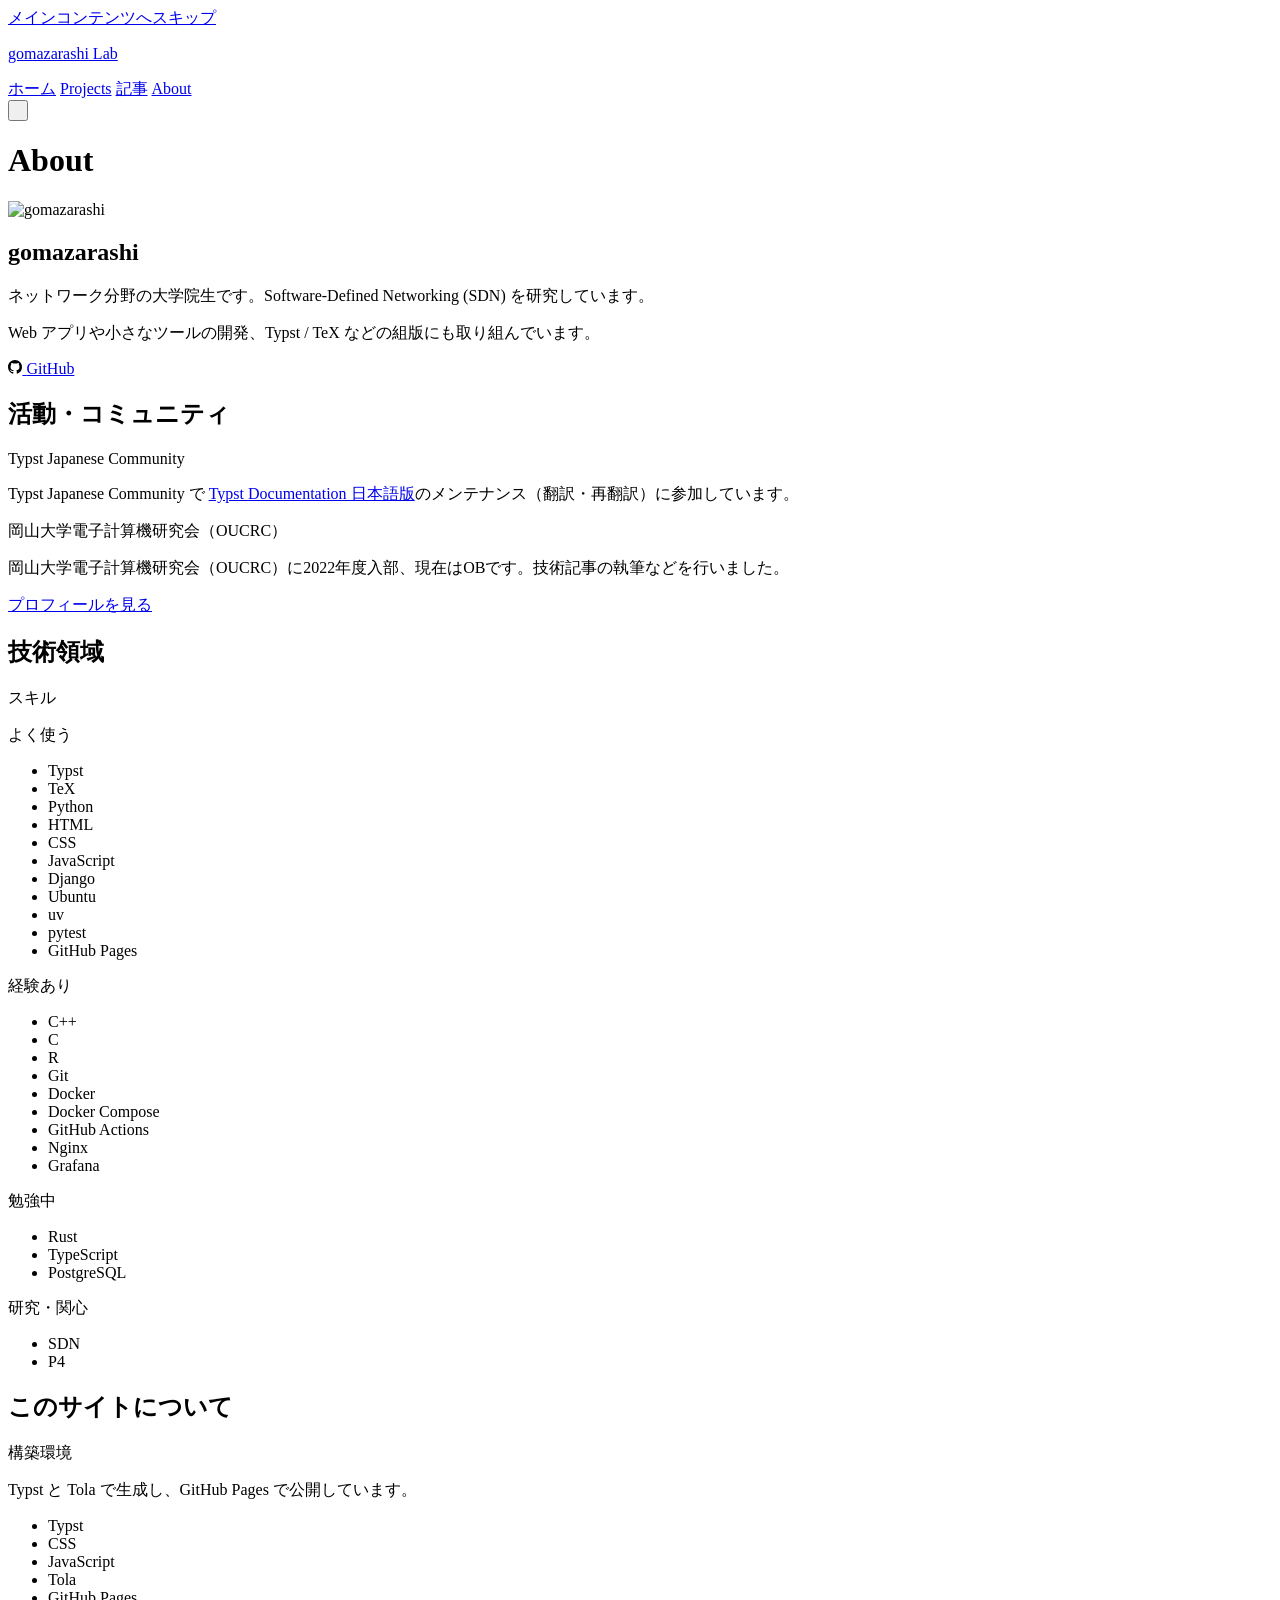
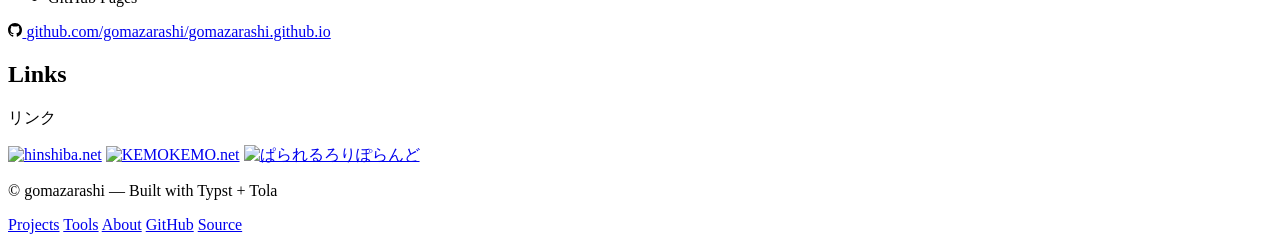
==== docs/about/index.html @ 5201ea65 "Projectsページの新設とサイト構造の整理" ====
<!DOCTYPE html>
<html lang="ja"><head><script> </script><link rel="stylesheet" href="/styles/site.css?v=46be4969" /><link rel="stylesheet" href="/.tola/enhance-6b400663.css" /><meta charset="utf-8" /><title>About | gomazarashi Lab</title><meta name="viewport" content="width=device-width, initial-scale=1" /><link rel="preconnect" href="https://fonts.googleapis.com" /><link rel="preconnect" href="https://fonts.gstatic.com" crossorigin="anonymous" /><link rel="stylesheet" href="https://fonts.googleapis.com/css2?family=Gugi&amp;family=Noto+Sans+JP:wght@400;500;700;800&amp;display=swap" /><meta name="description" content="gomazarashi のプロフィール、活動・コミュニティ、技術領域、このサイトについてをまとめています。" /><link rel="canonical" href="https://gomazarashi.com/about/" /><link rel="icon" href="/images/favicon.ico" sizes="any" /><link rel="icon" type="image/png" sizes="96x96" href="/images/favicon-96.png" /><link rel="apple-touch-icon" sizes="180x180" href="/images/apple-touch-icon.png" /><meta property="og:title" content="About | gomazarashi Lab" /><meta property="og:description" content="gomazarashi のプロフィール、活動・コミュニティ、技術領域、このサイトについてをまとめています。" /><meta property="og:url" content="https://gomazarashi.com/about/" /><meta property="og:type" content="website" /><meta property="og:site_name" content="gomazarashi Lab" /><meta property="og:locale" content="ja_JP" /><meta property="og:image" content="https://gomazarashi.com/images/og/default.png" /><meta property="og:image:width" content="1200" /><meta property="og:image:height" content="630" /><meta property="og:image:type" content="image/png" /><meta property="og:image:alt" content="gomazarashi Lab — Network research, Typst, and small web tools のOG画像" /><meta name="twitter:card" content="summary_large_image" /><meta name="twitter:title" content="About | gomazarashi Lab" /><meta name="twitter:description" content="gomazarashi のプロフィール、活動・コミュニティ、技術領域、このサイトについてをまとめています。" /><meta name="twitter:image" content="https://gomazarashi.com/images/og/default.png" /><meta name="twitter:image:alt" content="gomazarashi Lab — Network research, Typst, and small web tools のOG画像" /><script src="/styles/theme.js"></script></head><body><div class="skip-link-wrap"><a class="skip-link" href="#main-content">メインコンテンツへスキップ</a></div><header class="site-header"><nav class="site-nav" aria-label="主要ナビゲーション"><div class="site-nav-inner"><div class="site-brand"><p class="site-brand-label"><a href="/">gomazarashi Lab</a></p></div><div class="site-nav-actions"><div class="site-nav-links"><a href="/">ホーム</a> <a href="/projects">Projects</a> <a href="/posts">記事</a> <a href="/about" aria-current="page">About</a></div><button class="theme-toggle" id="theme-toggle" type="button" aria-label="ダークモードに切り替え"><span class="theme-toggle-track"><span class="theme-toggle-icon theme-toggle-icon-sun" aria-hidden="true"></span><span style="white-space: pre-wrap"> </span><span class="theme-toggle-knob" aria-hidden="true"><span class="theme-toggle-icon theme-toggle-icon-moon"></span></span></span></button></div></div></nav></header><div class="site-shell"><main class="site-main" id="main-content"><div class="page-layout"><header class="page-header"><h1 class="page-title">About</h1></header><div class="page-body"><div class="content-shell"><header class="profile-block" aria-label="プロフィール"><picture><img class="profile-image" src="/images/gomazarashi-256.webp" alt="gomazarashi" width="256" height="256" /></picture><div class="profile-copy"><h2 class="profile-name">gomazarashi</h2><div class="profile-bio"><p>ネットワーク分野の大学院生です。Software-Defined Networking (SDN) を研究しています。</p><p>Web アプリや小さなツールの開発、Typst / TeX などの組版にも取り組んでいます。</p></div><p class="inline-links"><span class="inline-link"><a href="https://github.com/gomazarashi"><span class="github-link"><span class="github-link-icon" aria-hidden="true"><span style="display: inline-block"><img src="[data-uri]" style="height: 0.9em" /></span></span><span style="white-space: pre-wrap"> </span><span class="github-link-label">GitHub</span></span></a></span></p></div></header><section class="section-block"><header class="section-heading"><h2 class="section-title">活動・コミュニティ</h2></header><div class="section-content"><div class="list"><article class="list-item"><p class="label">Typst Japanese Community</p><div class="item-body"><p class="copy">Typst Japanese Community で <a href="https://github.com/typst-jp">Typst Documentation 日本語版</a>のメンテナンス（翻訳・再翻訳）に参加しています。</p></div></article><article class="list-item"><p class="label">岡山大学電子計算機研究会（OUCRC）</p><div class="item-body"><p class="copy">岡山大学電子計算機研究会（OUCRC）に2022年度入部、現在はOBです。技術記事の執筆などを行いました。</p><p class="inline-links"><span class="inline-link"><a href="https://oucrc.net/members/b6bud_yjl4q6/">プロフィールを見る</a></span></p></div></article></div></div></section><section class="section-block"><header class="section-heading"><h2 class="section-title">技術領域</h2></header><div class="section-content"><div class="list"><article class="list-item"><p class="label">スキル</p><div class="item-body"><div class="detail-stack"><div class="detail-group"><p class="skill-heading">よく使う</p><ul class="tag-list"><li>Typst</li><li>TeX</li><li>Python</li><li>HTML</li><li>CSS</li><li>JavaScript</li><li>Django</li><li>Ubuntu</li><li>uv</li><li>pytest</li><li>GitHub Pages</li></ul></div><div class="detail-group"><p class="skill-heading">経験あり</p><ul class="tag-list"><li>C++</li><li>C</li><li>R</li><li>Git</li><li>Docker</li><li>Docker Compose</li><li>GitHub Actions</li><li>Nginx</li><li>Grafana</li></ul></div><div class="detail-group"><p class="skill-heading">勉強中</p><ul class="tag-list"><li>Rust</li><li>TypeScript</li><li>PostgreSQL</li></ul></div><div class="detail-group"><p class="skill-heading">研究・関心</p><ul class="tag-list"><li>SDN</li><li>P4</li></ul></div></div></div></article></div></div></section><section class="section-block"><header class="section-heading"><h2 class="section-title">このサイトについて</h2></header><div class="section-content"><div class="list"><article class="list-item"><p class="label">構築環境</p><div class="item-body"><p class="copy">Typst と Tola で生成し、GitHub Pages で公開しています。</p><ul class="tag-list"><li>Typst</li><li>CSS</li><li>JavaScript</li><li>Tola</li><li>GitHub Pages</li></ul><p class="copy"><span class="inline-link"><a href="https://github.com/gomazarashi/gomazarashi.github.io"><span class="github-link"><span class="github-link-icon" aria-hidden="true"><span style="display: inline-block"><img src="[data-uri]" style="height: 0.9em" /></span></span><span style="white-space: pre-wrap"> </span><span class="github-link-label">github.com/gomazarashi/gomazarashi.github.io</span></span></a></span></p></div></article></div></div></section><section class="section-block"><header class="section-heading"><h2 class="section-title">Links</h2></header><div class="section-content"><div class="list"><article class="list-item"><p class="label">リンク</p><div class="item-body"><div class="link-banners"><a class="link-banner" href="https://hinshiba.net/"><img src="/images/links/hinshibanet_banner.webp" alt="hinshiba.net" width="200" height="40" loading="lazy" /></a><span style="white-space: pre-wrap"> </span><a class="link-banner" href="https://kemokemo.net/"><img class="kemokemo-banner" src="/images/links/kemokemo-banner.svg" alt="KEMOKEMO.net" width="927" height="130" loading="lazy" /></a><span style="white-space: pre-wrap"> </span><a class="link-banner" href="https://parallellollipoland.web.fc2.com/link/index.html"><img src="/images/links/parallel-lollipop-land-banner.png" alt="ぱられるろりぽらんど" width="200" height="40" loading="lazy" /></a></div></div></article></div></div></section></div></div></div></main></div><footer class="site-footer"><div class="site-footer-inner"><p class="site-footer-note">© gomazarashi — Built with Typst + Tola</p><nav class="site-footer-nav" aria-label="フッターナビゲーション"><a href="/projects">Projects</a> <a href="/tools">Tools</a> <a href="/about">About</a> <a href="https://github.com/gomazarashi">GitHub</a> <a href="https://github.com/gomazarashi/gomazarashi.github.io">Source</a></nav></div></footer></body><!-- tola:hash:4ba3f7ced0248329:6f2d7975b6e311bf -->
</html>
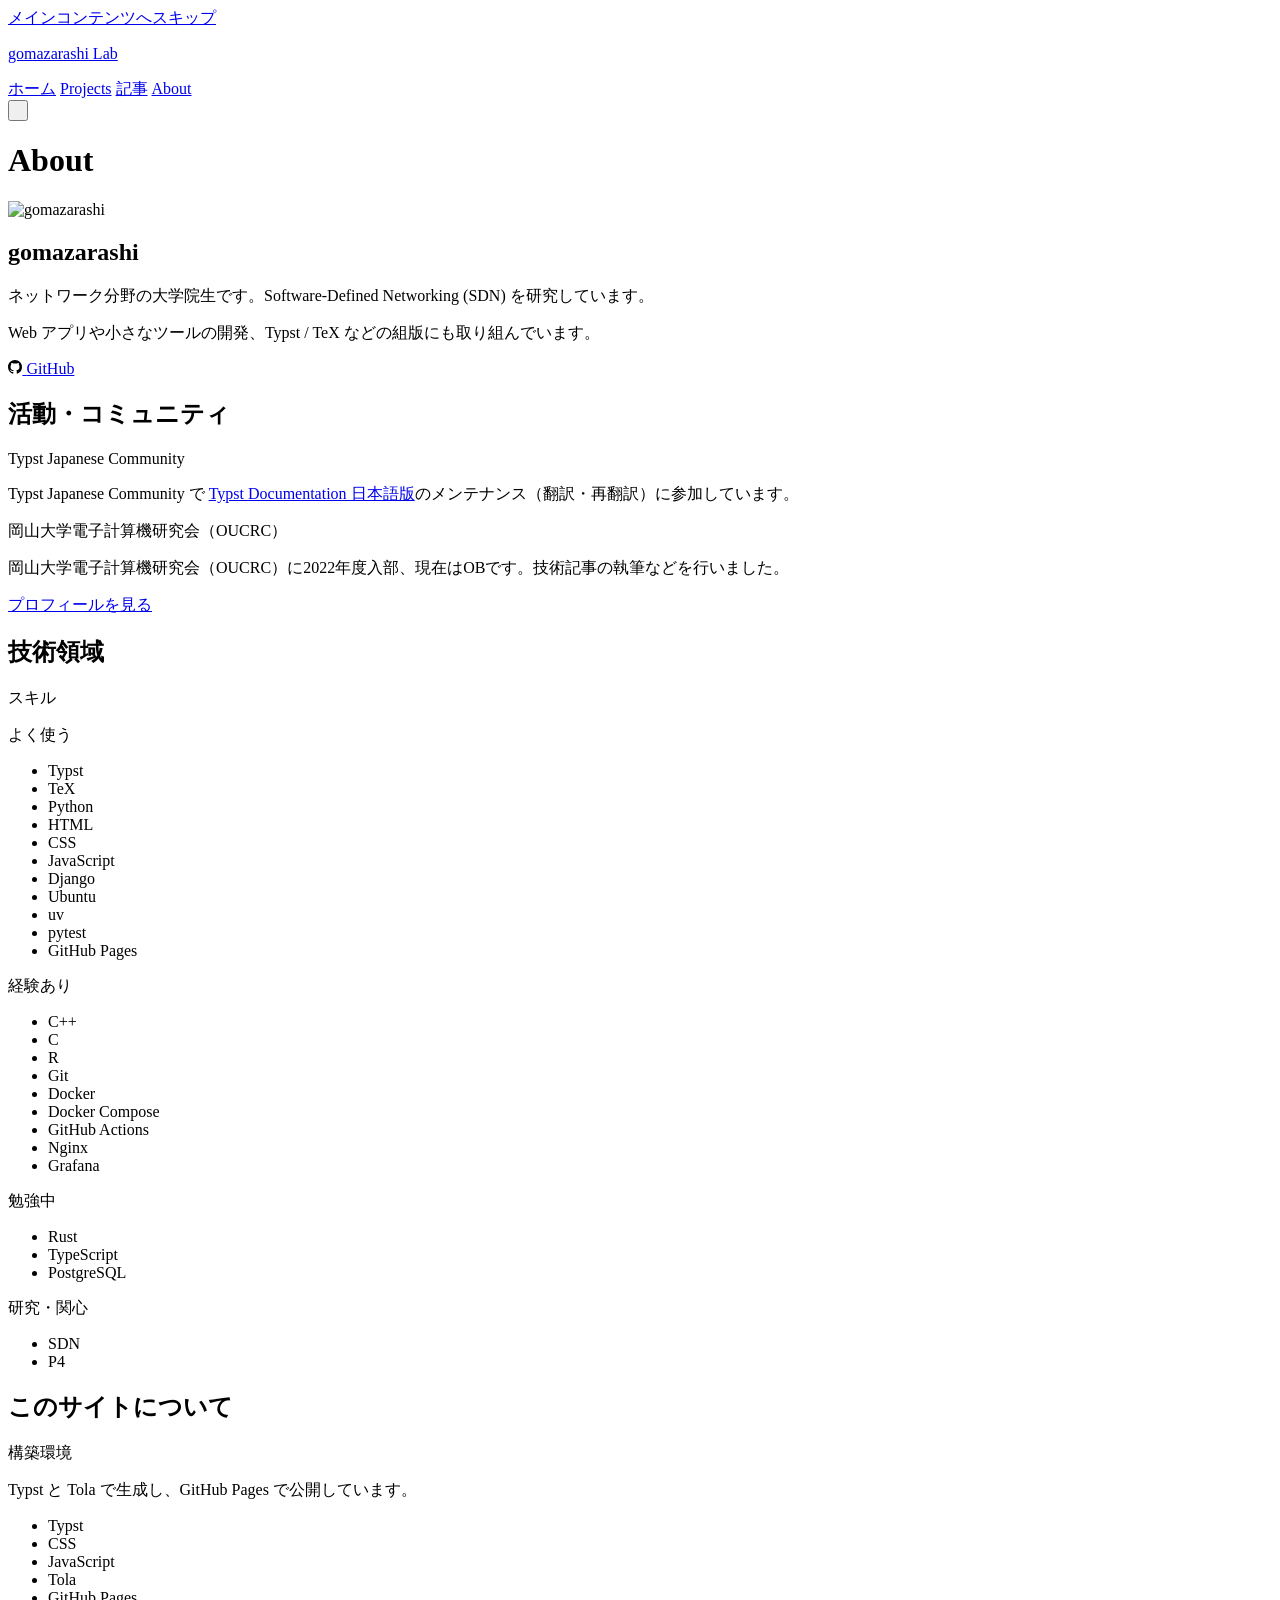
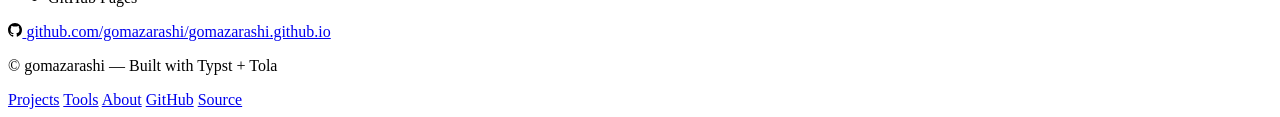
==== commit 359913e6: "ナビのactive下線修正とHOMEへの相互リンク移動を追加する" ====
--- a/docs/about/index.html
+++ b/docs/about/index.html
@@ -1,3 +1,3 @@
 <!DOCTYPE html>
-<html lang="ja"><head><script> </script><link rel="stylesheet" href="/styles/site.css?v=46be4969" /><link rel="stylesheet" href="/.tola/enhance-6b400663.css" /><meta charset="utf-8" /><title>About | gomazarashi Lab</title><meta name="viewport" content="width=device-width, initial-scale=1" /><link rel="preconnect" href="https://fonts.googleapis.com" /><link rel="preconnect" href="https://fonts.gstatic.com" crossorigin="anonymous" /><link rel="stylesheet" href="https://fonts.googleapis.com/css2?family=Gugi&amp;family=Noto+Sans+JP:wght@400;500;700;800&amp;display=swap" /><meta name="description" content="gomazarashi のプロフィール、活動・コミュニティ、技術領域、このサイトについてをまとめています。" /><link rel="canonical" href="https://gomazarashi.com/about/" /><link rel="icon" href="/images/favicon.ico" sizes="any" /><link rel="icon" type="image/png" sizes="96x96" href="/images/favicon-96.png" /><link rel="apple-touch-icon" sizes="180x180" href="/images/apple-touch-icon.png" /><meta property="og:title" content="About | gomazarashi Lab" /><meta property="og:description" content="gomazarashi のプロフィール、活動・コミュニティ、技術領域、このサイトについてをまとめています。" /><meta property="og:url" content="https://gomazarashi.com/about/" /><meta property="og:type" content="website" /><meta property="og:site_name" content="gomazarashi Lab" /><meta property="og:locale" content="ja_JP" /><meta property="og:image" content="https://gomazarashi.com/images/og/default.png" /><meta property="og:image:width" content="1200" /><meta property="og:image:height" content="630" /><meta property="og:image:type" content="image/png" /><meta property="og:image:alt" content="gomazarashi Lab — Network research, Typst, and small web tools のOG画像" /><meta name="twitter:card" content="summary_large_image" /><meta name="twitter:title" content="About | gomazarashi Lab" /><meta name="twitter:description" content="gomazarashi のプロフィール、活動・コミュニティ、技術領域、このサイトについてをまとめています。" /><meta name="twitter:image" content="https://gomazarashi.com/images/og/default.png" /><meta name="twitter:image:alt" content="gomazarashi Lab — Network research, Typst, and small web tools のOG画像" /><script src="/styles/theme.js"></script></head><body><div class="skip-link-wrap"><a class="skip-link" href="#main-content">メインコンテンツへスキップ</a></div><header class="site-header"><nav class="site-nav" aria-label="主要ナビゲーション"><div class="site-nav-inner"><div class="site-brand"><p class="site-brand-label"><a href="/">gomazarashi Lab</a></p></div><div class="site-nav-actions"><div class="site-nav-links"><a href="/">ホーム</a> <a href="/projects">Projects</a> <a href="/posts">記事</a> <a href="/about" aria-current="page">About</a></div><button class="theme-toggle" id="theme-toggle" type="button" aria-label="ダークモードに切り替え"><span class="theme-toggle-track"><span class="theme-toggle-icon theme-toggle-icon-sun" aria-hidden="true"></span><span style="white-space: pre-wrap"> </span><span class="theme-toggle-knob" aria-hidden="true"><span class="theme-toggle-icon theme-toggle-icon-moon"></span></span></span></button></div></div></nav></header><div class="site-shell"><main class="site-main" id="main-content"><div class="page-layout"><header class="page-header"><h1 class="page-title">About</h1></header><div class="page-body"><div class="content-shell"><header class="profile-block" aria-label="プロフィール"><picture><img class="profile-image" src="/images/gomazarashi-256.webp" alt="gomazarashi" width="256" height="256" /></picture><div class="profile-copy"><h2 class="profile-name">gomazarashi</h2><div class="profile-bio"><p>ネットワーク分野の大学院生です。Software-Defined Networking (SDN) を研究しています。</p><p>Web アプリや小さなツールの開発、Typst / TeX などの組版にも取り組んでいます。</p></div><p class="inline-links"><span class="inline-link"><a href="https://github.com/gomazarashi"><span class="github-link"><span class="github-link-icon" aria-hidden="true"><span style="display: inline-block"><img src="[data-uri]" style="height: 0.9em" /></span></span><span style="white-space: pre-wrap"> </span><span class="github-link-label">GitHub</span></span></a></span></p></div></header><section class="section-block"><header class="section-heading"><h2 class="section-title">活動・コミュニティ</h2></header><div class="section-content"><div class="list"><article class="list-item"><p class="label">Typst Japanese Community</p><div class="item-body"><p class="copy">Typst Japanese Community で <a href="https://github.com/typst-jp">Typst Documentation 日本語版</a>のメンテナンス（翻訳・再翻訳）に参加しています。</p></div></article><article class="list-item"><p class="label">岡山大学電子計算機研究会（OUCRC）</p><div class="item-body"><p class="copy">岡山大学電子計算機研究会（OUCRC）に2022年度入部、現在はOBです。技術記事の執筆などを行いました。</p><p class="inline-links"><span class="inline-link"><a href="https://oucrc.net/members/b6bud_yjl4q6/">プロフィールを見る</a></span></p></div></article></div></div></section><section class="section-block"><header class="section-heading"><h2 class="section-title">技術領域</h2></header><div class="section-content"><div class="list"><article class="list-item"><p class="label">スキル</p><div class="item-body"><div class="detail-stack"><div class="detail-group"><p class="skill-heading">よく使う</p><ul class="tag-list"><li>Typst</li><li>TeX</li><li>Python</li><li>HTML</li><li>CSS</li><li>JavaScript</li><li>Django</li><li>Ubuntu</li><li>uv</li><li>pytest</li><li>GitHub Pages</li></ul></div><div class="detail-group"><p class="skill-heading">経験あり</p><ul class="tag-list"><li>C++</li><li>C</li><li>R</li><li>Git</li><li>Docker</li><li>Docker Compose</li><li>GitHub Actions</li><li>Nginx</li><li>Grafana</li></ul></div><div class="detail-group"><p class="skill-heading">勉強中</p><ul class="tag-list"><li>Rust</li><li>TypeScript</li><li>PostgreSQL</li></ul></div><div class="detail-group"><p class="skill-heading">研究・関心</p><ul class="tag-list"><li>SDN</li><li>P4</li></ul></div></div></div></article></div></div></section><section class="section-block"><header class="section-heading"><h2 class="section-title">このサイトについて</h2></header><div class="section-content"><div class="list"><article class="list-item"><p class="label">構築環境</p><div class="item-body"><p class="copy">Typst と Tola で生成し、GitHub Pages で公開しています。</p><ul class="tag-list"><li>Typst</li><li>CSS</li><li>JavaScript</li><li>Tola</li><li>GitHub Pages</li></ul><p class="copy"><span class="inline-link"><a href="https://github.com/gomazarashi/gomazarashi.github.io"><span class="github-link"><span class="github-link-icon" aria-hidden="true"><span style="display: inline-block"><img src="[data-uri]" style="height: 0.9em" /></span></span><span style="white-space: pre-wrap"> </span><span class="github-link-label">github.com/gomazarashi/gomazarashi.github.io</span></span></a></span></p></div></article></div></div></section><section class="section-block"><header class="section-heading"><h2 class="section-title">Links</h2></header><div class="section-content"><div class="list"><article class="list-item"><p class="label">リンク</p><div class="item-body"><div class="link-banners"><a class="link-banner" href="https://hinshiba.net/"><img src="/images/links/hinshibanet_banner.webp" alt="hinshiba.net" width="200" height="40" loading="lazy" /></a><span style="white-space: pre-wrap"> </span><a class="link-banner" href="https://kemokemo.net/"><img class="kemokemo-banner" src="/images/links/kemokemo-banner.svg" alt="KEMOKEMO.net" width="927" height="130" loading="lazy" /></a><span style="white-space: pre-wrap"> </span><a class="link-banner" href="https://parallellollipoland.web.fc2.com/link/index.html"><img src="/images/links/parallel-lollipop-land-banner.png" alt="ぱられるろりぽらんど" width="200" height="40" loading="lazy" /></a></div></div></article></div></div></section></div></div></div></main></div><footer class="site-footer"><div class="site-footer-inner"><p class="site-footer-note">© gomazarashi — Built with Typst + Tola</p><nav class="site-footer-nav" aria-label="フッターナビゲーション"><a href="/projects">Projects</a> <a href="/tools">Tools</a> <a href="/about">About</a> <a href="https://github.com/gomazarashi">GitHub</a> <a href="https://github.com/gomazarashi/gomazarashi.github.io">Source</a></nav></div></footer></body><!-- tola:hash:4ba3f7ced0248329:6f2d7975b6e311bf -->
+<html lang="ja"><head><script> </script><link rel="stylesheet" href="/styles/site.css?v=b7ca1c34" /><link rel="stylesheet" href="/.tola/enhance-6b400663.css" /><meta charset="utf-8" /><title>About | gomazarashi Lab</title><meta name="viewport" content="width=device-width, initial-scale=1" /><link rel="preconnect" href="https://fonts.googleapis.com" /><link rel="preconnect" href="https://fonts.gstatic.com" crossorigin="anonymous" /><link rel="stylesheet" href="https://fonts.googleapis.com/css2?family=Gugi&amp;family=Noto+Sans+JP:wght@400;500;700;800&amp;display=swap" /><meta name="description" content="gomazarashi のプロフィール、活動・コミュニティ、技術領域、このサイトについてをまとめています。" /><link rel="canonical" href="https://gomazarashi.com/about/" /><link rel="icon" href="/images/favicon.ico" sizes="any" /><link rel="icon" type="image/png" sizes="96x96" href="/images/favicon-96.png" /><link rel="apple-touch-icon" sizes="180x180" href="/images/apple-touch-icon.png" /><meta property="og:title" content="About | gomazarashi Lab" /><meta property="og:description" content="gomazarashi のプロフィール、活動・コミュニティ、技術領域、このサイトについてをまとめています。" /><meta property="og:url" content="https://gomazarashi.com/about/" /><meta property="og:type" content="website" /><meta property="og:site_name" content="gomazarashi Lab" /><meta property="og:locale" content="ja_JP" /><meta property="og:image" content="https://gomazarashi.com/images/og/default.png" /><meta property="og:image:width" content="1200" /><meta property="og:image:height" content="630" /><meta property="og:image:type" content="image/png" /><meta property="og:image:alt" content="gomazarashi Lab — Network research, Typst, and small web tools のOG画像" /><meta name="twitter:card" content="summary_large_image" /><meta name="twitter:title" content="About | gomazarashi Lab" /><meta name="twitter:description" content="gomazarashi のプロフィール、活動・コミュニティ、技術領域、このサイトについてをまとめています。" /><meta name="twitter:image" content="https://gomazarashi.com/images/og/default.png" /><meta name="twitter:image:alt" content="gomazarashi Lab — Network research, Typst, and small web tools のOG画像" /><script src="/styles/theme.js"></script></head><body><div class="skip-link-wrap"><a class="skip-link" href="#main-content">メインコンテンツへスキップ</a></div><header class="site-header"><nav class="site-nav" aria-label="主要ナビゲーション"><div class="site-nav-inner"><div class="site-brand"><p class="site-brand-label"><a href="/">gomazarashi Lab</a></p></div><div class="site-nav-actions"><div class="site-nav-links"><a href="/"><span class="site-nav-label">ホーム</span></a> <a href="/projects"><span class="site-nav-label">Projects</span></a> <a href="/posts"><span class="site-nav-label">記事</span></a> <a href="/about" aria-current="page"><span class="site-nav-label">About</span></a></div><button class="theme-toggle" id="theme-toggle" type="button" aria-label="ダークモードに切り替え"><span class="theme-toggle-track"><span class="theme-toggle-icon theme-toggle-icon-sun" aria-hidden="true"></span><span style="white-space: pre-wrap"> </span><span class="theme-toggle-knob" aria-hidden="true"><span class="theme-toggle-icon theme-toggle-icon-moon"></span></span></span></button></div></div></nav></header><div class="site-shell"><main class="site-main" id="main-content"><div class="page-layout"><header class="page-header"><h1 class="page-title">About</h1></header><div class="page-body"><div class="content-shell"><header class="profile-block" aria-label="プロフィール"><picture><img class="profile-image" src="/images/gomazarashi-256.webp" alt="gomazarashi" width="256" height="256" /></picture><div class="profile-copy"><h2 class="profile-name">gomazarashi</h2><div class="profile-bio"><p>ネットワーク分野の大学院生です。Software-Defined Networking (SDN) を研究しています。</p><p>Web アプリや小さなツールの開発、Typst / TeX などの組版にも取り組んでいます。</p></div><p class="inline-links"><span class="inline-link"><a href="https://github.com/gomazarashi"><span class="github-link"><span class="github-link-icon" aria-hidden="true"><span style="display: inline-block"><img src="[data-uri]" style="height: 0.9em" /></span></span><span style="white-space: pre-wrap"> </span><span class="github-link-label">GitHub</span></span></a></span></p></div></header><section class="section-block"><header class="section-heading"><h2 class="section-title">活動・コミュニティ</h2></header><div class="section-content"><div class="list"><article class="list-item"><p class="label">Typst Japanese Community</p><div class="item-body"><p class="copy">Typst Japanese Community で <a href="https://github.com/typst-jp">Typst Documentation 日本語版</a>のメンテナンス（翻訳・再翻訳）に参加しています。</p></div></article><article class="list-item"><p class="label">岡山大学電子計算機研究会（OUCRC）</p><div class="item-body"><p class="copy">岡山大学電子計算機研究会（OUCRC）に2022年度入部、現在はOBです。技術記事の執筆などを行いました。</p><p class="inline-links"><span class="inline-link"><a href="https://oucrc.net/members/b6bud_yjl4q6/">プロフィールを見る</a></span></p></div></article></div></div></section><section class="section-block"><header class="section-heading"><h2 class="section-title">技術領域</h2></header><div class="section-content"><div class="list"><article class="list-item"><p class="label">スキル</p><div class="item-body"><div class="detail-stack"><div class="detail-group"><p class="skill-heading">よく使う</p><ul class="tag-list"><li>Typst</li><li>TeX</li><li>Python</li><li>HTML</li><li>CSS</li><li>JavaScript</li><li>Django</li><li>Ubuntu</li><li>uv</li><li>pytest</li><li>GitHub Pages</li></ul></div><div class="detail-group"><p class="skill-heading">経験あり</p><ul class="tag-list"><li>C++</li><li>C</li><li>R</li><li>Git</li><li>Docker</li><li>Docker Compose</li><li>GitHub Actions</li><li>Nginx</li><li>Grafana</li></ul></div><div class="detail-group"><p class="skill-heading">勉強中</p><ul class="tag-list"><li>Rust</li><li>TypeScript</li><li>PostgreSQL</li></ul></div><div class="detail-group"><p class="skill-heading">研究・関心</p><ul class="tag-list"><li>SDN</li><li>P4</li></ul></div></div></div></article></div></div></section><section class="section-block"><header class="section-heading"><h2 class="section-title">このサイトについて</h2></header><div class="section-content"><div class="list"><article class="list-item"><p class="label">構築環境</p><div class="item-body"><p class="copy">Typst と Tola で生成し、GitHub Pages で公開しています。</p><ul class="tag-list"><li>Typst</li><li>CSS</li><li>JavaScript</li><li>Tola</li><li>GitHub Pages</li></ul><p class="copy"><span class="inline-link"><a href="https://github.com/gomazarashi/gomazarashi.github.io"><span class="github-link"><span class="github-link-icon" aria-hidden="true"><span style="display: inline-block"><img src="[data-uri]" style="height: 0.9em" /></span></span><span style="white-space: pre-wrap"> </span><span class="github-link-label">github.com/gomazarashi/gomazarashi.github.io</span></span></a></span></p></div></article></div></div></section></div></div></div></main></div><footer class="site-footer"><div class="site-footer-inner"><p class="site-footer-note">© gomazarashi — Built with Typst + Tola</p><nav class="site-footer-nav" aria-label="フッターナビゲーション"><a href="/projects">Projects</a> <a href="/tools">Tools</a> <a href="/about">About</a> <a href="https://github.com/gomazarashi">GitHub</a> <a href="https://github.com/gomazarashi/gomazarashi.github.io">Source</a></nav></div></footer></body><!-- tola:hash:4a9c0af6d809c169:573593586f33bf68 -->
 </html>
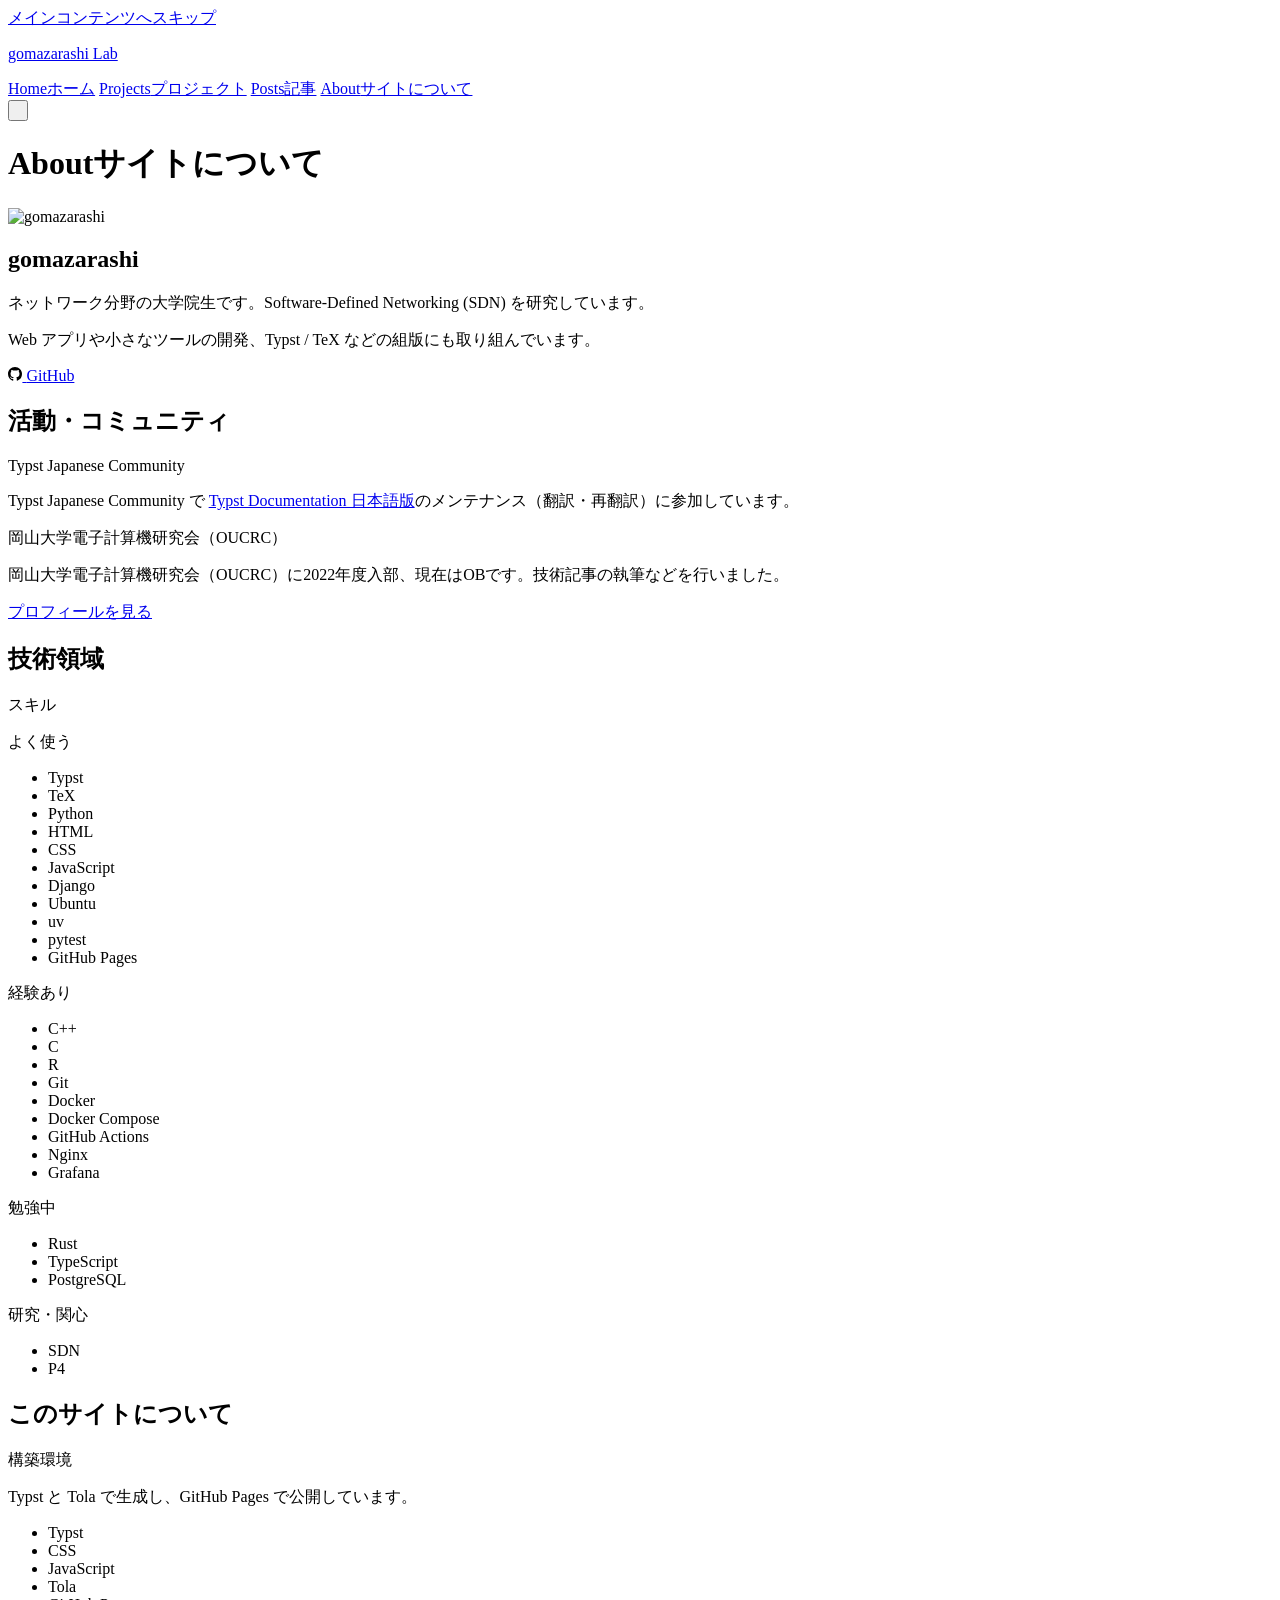
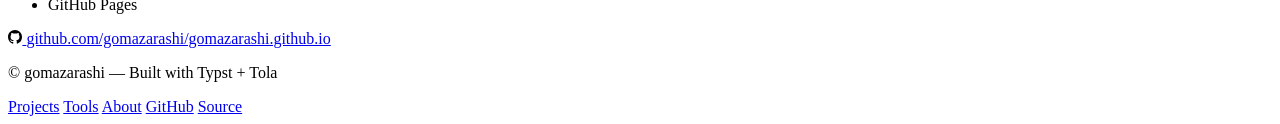
==== commit 0d87317b: "ナビと固定ページh1を英語化し、日本語サブを追加する" ====
--- a/docs/about/index.html
+++ b/docs/about/index.html
@@ -1,3 +1,3 @@
 <!DOCTYPE html>
-<html lang="ja"><head><script> </script><link rel="stylesheet" href="/styles/site.css?v=b7ca1c34" /><link rel="stylesheet" href="/.tola/enhance-6b400663.css" /><meta charset="utf-8" /><title>About | gomazarashi Lab</title><meta name="viewport" content="width=device-width, initial-scale=1" /><link rel="preconnect" href="https://fonts.googleapis.com" /><link rel="preconnect" href="https://fonts.gstatic.com" crossorigin="anonymous" /><link rel="stylesheet" href="https://fonts.googleapis.com/css2?family=Gugi&amp;family=Noto+Sans+JP:wght@400;500;700;800&amp;display=swap" /><meta name="description" content="gomazarashi のプロフィール、活動・コミュニティ、技術領域、このサイトについてをまとめています。" /><link rel="canonical" href="https://gomazarashi.com/about/" /><link rel="icon" href="/images/favicon.ico" sizes="any" /><link rel="icon" type="image/png" sizes="96x96" href="/images/favicon-96.png" /><link rel="apple-touch-icon" sizes="180x180" href="/images/apple-touch-icon.png" /><meta property="og:title" content="About | gomazarashi Lab" /><meta property="og:description" content="gomazarashi のプロフィール、活動・コミュニティ、技術領域、このサイトについてをまとめています。" /><meta property="og:url" content="https://gomazarashi.com/about/" /><meta property="og:type" content="website" /><meta property="og:site_name" content="gomazarashi Lab" /><meta property="og:locale" content="ja_JP" /><meta property="og:image" content="https://gomazarashi.com/images/og/default.png" /><meta property="og:image:width" content="1200" /><meta property="og:image:height" content="630" /><meta property="og:image:type" content="image/png" /><meta property="og:image:alt" content="gomazarashi Lab — Network research, Typst, and small web tools のOG画像" /><meta name="twitter:card" content="summary_large_image" /><meta name="twitter:title" content="About | gomazarashi Lab" /><meta name="twitter:description" content="gomazarashi のプロフィール、活動・コミュニティ、技術領域、このサイトについてをまとめています。" /><meta name="twitter:image" content="https://gomazarashi.com/images/og/default.png" /><meta name="twitter:image:alt" content="gomazarashi Lab — Network research, Typst, and small web tools のOG画像" /><script src="/styles/theme.js"></script></head><body><div class="skip-link-wrap"><a class="skip-link" href="#main-content">メインコンテンツへスキップ</a></div><header class="site-header"><nav class="site-nav" aria-label="主要ナビゲーション"><div class="site-nav-inner"><div class="site-brand"><p class="site-brand-label"><a href="/">gomazarashi Lab</a></p></div><div class="site-nav-actions"><div class="site-nav-links"><a href="/"><span class="site-nav-label">ホーム</span></a> <a href="/projects"><span class="site-nav-label">Projects</span></a> <a href="/posts"><span class="site-nav-label">記事</span></a> <a href="/about" aria-current="page"><span class="site-nav-label">About</span></a></div><button class="theme-toggle" id="theme-toggle" type="button" aria-label="ダークモードに切り替え"><span class="theme-toggle-track"><span class="theme-toggle-icon theme-toggle-icon-sun" aria-hidden="true"></span><span style="white-space: pre-wrap"> </span><span class="theme-toggle-knob" aria-hidden="true"><span class="theme-toggle-icon theme-toggle-icon-moon"></span></span></span></button></div></div></nav></header><div class="site-shell"><main class="site-main" id="main-content"><div class="page-layout"><header class="page-header"><h1 class="page-title">About</h1></header><div class="page-body"><div class="content-shell"><header class="profile-block" aria-label="プロフィール"><picture><img class="profile-image" src="/images/gomazarashi-256.webp" alt="gomazarashi" width="256" height="256" /></picture><div class="profile-copy"><h2 class="profile-name">gomazarashi</h2><div class="profile-bio"><p>ネットワーク分野の大学院生です。Software-Defined Networking (SDN) を研究しています。</p><p>Web アプリや小さなツールの開発、Typst / TeX などの組版にも取り組んでいます。</p></div><p class="inline-links"><span class="inline-link"><a href="https://github.com/gomazarashi"><span class="github-link"><span class="github-link-icon" aria-hidden="true"><span style="display: inline-block"><img src="[data-uri]" style="height: 0.9em" /></span></span><span style="white-space: pre-wrap"> </span><span class="github-link-label">GitHub</span></span></a></span></p></div></header><section class="section-block"><header class="section-heading"><h2 class="section-title">活動・コミュニティ</h2></header><div class="section-content"><div class="list"><article class="list-item"><p class="label">Typst Japanese Community</p><div class="item-body"><p class="copy">Typst Japanese Community で <a href="https://github.com/typst-jp">Typst Documentation 日本語版</a>のメンテナンス（翻訳・再翻訳）に参加しています。</p></div></article><article class="list-item"><p class="label">岡山大学電子計算機研究会（OUCRC）</p><div class="item-body"><p class="copy">岡山大学電子計算機研究会（OUCRC）に2022年度入部、現在はOBです。技術記事の執筆などを行いました。</p><p class="inline-links"><span class="inline-link"><a href="https://oucrc.net/members/b6bud_yjl4q6/">プロフィールを見る</a></span></p></div></article></div></div></section><section class="section-block"><header class="section-heading"><h2 class="section-title">技術領域</h2></header><div class="section-content"><div class="list"><article class="list-item"><p class="label">スキル</p><div class="item-body"><div class="detail-stack"><div class="detail-group"><p class="skill-heading">よく使う</p><ul class="tag-list"><li>Typst</li><li>TeX</li><li>Python</li><li>HTML</li><li>CSS</li><li>JavaScript</li><li>Django</li><li>Ubuntu</li><li>uv</li><li>pytest</li><li>GitHub Pages</li></ul></div><div class="detail-group"><p class="skill-heading">経験あり</p><ul class="tag-list"><li>C++</li><li>C</li><li>R</li><li>Git</li><li>Docker</li><li>Docker Compose</li><li>GitHub Actions</li><li>Nginx</li><li>Grafana</li></ul></div><div class="detail-group"><p class="skill-heading">勉強中</p><ul class="tag-list"><li>Rust</li><li>TypeScript</li><li>PostgreSQL</li></ul></div><div class="detail-group"><p class="skill-heading">研究・関心</p><ul class="tag-list"><li>SDN</li><li>P4</li></ul></div></div></div></article></div></div></section><section class="section-block"><header class="section-heading"><h2 class="section-title">このサイトについて</h2></header><div class="section-content"><div class="list"><article class="list-item"><p class="label">構築環境</p><div class="item-body"><p class="copy">Typst と Tola で生成し、GitHub Pages で公開しています。</p><ul class="tag-list"><li>Typst</li><li>CSS</li><li>JavaScript</li><li>Tola</li><li>GitHub Pages</li></ul><p class="copy"><span class="inline-link"><a href="https://github.com/gomazarashi/gomazarashi.github.io"><span class="github-link"><span class="github-link-icon" aria-hidden="true"><span style="display: inline-block"><img src="[data-uri]" style="height: 0.9em" /></span></span><span style="white-space: pre-wrap"> </span><span class="github-link-label">github.com/gomazarashi/gomazarashi.github.io</span></span></a></span></p></div></article></div></div></section></div></div></div></main></div><footer class="site-footer"><div class="site-footer-inner"><p class="site-footer-note">© gomazarashi — Built with Typst + Tola</p><nav class="site-footer-nav" aria-label="フッターナビゲーション"><a href="/projects">Projects</a> <a href="/tools">Tools</a> <a href="/about">About</a> <a href="https://github.com/gomazarashi">GitHub</a> <a href="https://github.com/gomazarashi/gomazarashi.github.io">Source</a></nav></div></footer></body><!-- tola:hash:4a9c0af6d809c169:573593586f33bf68 -->
+<html lang="ja"><head><script> </script><link rel="stylesheet" href="/styles/site.css?v=d6a70961" /><link rel="stylesheet" href="/.tola/enhance-6b400663.css" /><meta charset="utf-8" /><title>About | gomazarashi Lab</title><meta name="viewport" content="width=device-width, initial-scale=1" /><link rel="preconnect" href="https://fonts.googleapis.com" /><link rel="preconnect" href="https://fonts.gstatic.com" crossorigin="anonymous" /><link rel="stylesheet" href="https://fonts.googleapis.com/css2?family=Gugi&amp;family=Noto+Sans+JP:wght@400;500;700;800&amp;display=swap" /><meta name="description" content="gomazarashi のプロフィール、活動・コミュニティ、技術領域、このサイトについてをまとめています。" /><link rel="canonical" href="https://gomazarashi.com/about/" /><link rel="icon" href="/images/favicon.ico" sizes="any" /><link rel="icon" type="image/png" sizes="96x96" href="/images/favicon-96.png" /><link rel="apple-touch-icon" sizes="180x180" href="/images/apple-touch-icon.png" /><meta property="og:title" content="About | gomazarashi Lab" /><meta property="og:description" content="gomazarashi のプロフィール、活動・コミュニティ、技術領域、このサイトについてをまとめています。" /><meta property="og:url" content="https://gomazarashi.com/about/" /><meta property="og:type" content="website" /><meta property="og:site_name" content="gomazarashi Lab" /><meta property="og:locale" content="ja_JP" /><meta property="og:image" content="https://gomazarashi.com/images/og/default.png" /><meta property="og:image:width" content="1200" /><meta property="og:image:height" content="630" /><meta property="og:image:type" content="image/png" /><meta property="og:image:alt" content="gomazarashi Lab — Network research, Typst, and small web tools のOG画像" /><meta name="twitter:card" content="summary_large_image" /><meta name="twitter:title" content="About | gomazarashi Lab" /><meta name="twitter:description" content="gomazarashi のプロフィール、活動・コミュニティ、技術領域、このサイトについてをまとめています。" /><meta name="twitter:image" content="https://gomazarashi.com/images/og/default.png" /><meta name="twitter:image:alt" content="gomazarashi Lab — Network research, Typst, and small web tools のOG画像" /><script src="/styles/theme.js"></script></head><body><div class="skip-link-wrap"><a class="skip-link" href="#main-content">メインコンテンツへスキップ</a></div><header class="site-header"><nav class="site-nav" aria-label="主要ナビゲーション"><div class="site-nav-inner"><div class="site-brand"><p class="site-brand-label"><a href="/">gomazarashi Lab</a></p></div><div class="site-nav-actions"><div class="site-nav-links"><a href="/" lang="en"><span class="site-nav-label">Home</span><span class="site-nav-sub" lang="ja" aria-hidden="true">ホーム</span></a> <a href="/projects" lang="en"><span class="site-nav-label">Projects</span><span class="site-nav-sub" lang="ja" aria-hidden="true">プロジェクト</span></a> <a href="/posts" lang="en"><span class="site-nav-label">Posts</span><span class="site-nav-sub" lang="ja" aria-hidden="true">記事</span></a> <a href="/about" aria-current="page" lang="en"><span class="site-nav-label">About</span><span class="site-nav-sub" lang="ja" aria-hidden="true">サイトについて</span></a></div><button class="theme-toggle" id="theme-toggle" type="button" aria-label="ダークモードに切り替え"><span class="theme-toggle-track"><span class="theme-toggle-icon theme-toggle-icon-sun" aria-hidden="true"></span><span style="white-space: pre-wrap"> </span><span class="theme-toggle-knob" aria-hidden="true"><span class="theme-toggle-icon theme-toggle-icon-moon"></span></span></span></button></div></div></nav></header><div class="site-shell"><main class="site-main" id="main-content"><div class="page-layout"><header class="page-header"><h1 class="page-title"><span class="page-title-label" lang="en">About</span><span class="page-title-sub">サイトについて</span></h1></header><div class="page-body"><div class="content-shell"><header class="profile-block" aria-label="プロフィール"><picture><img class="profile-image" src="/images/gomazarashi-256.webp" alt="gomazarashi" width="256" height="256" /></picture><div class="profile-copy"><h2 class="profile-name">gomazarashi</h2><div class="profile-bio"><p>ネットワーク分野の大学院生です。Software-Defined Networking (SDN) を研究しています。</p><p>Web アプリや小さなツールの開発、Typst / TeX などの組版にも取り組んでいます。</p></div><p class="inline-links"><span class="inline-link"><a href="https://github.com/gomazarashi"><span class="github-link"><span class="github-link-icon" aria-hidden="true"><span style="display: inline-block"><img src="[data-uri]" style="height: 0.9em" /></span></span><span style="white-space: pre-wrap"> </span><span class="github-link-label">GitHub</span></span></a></span></p></div></header><section class="section-block"><header class="section-heading"><h2 class="section-title">活動・コミュニティ</h2></header><div class="section-content"><div class="list"><article class="list-item"><p class="label">Typst Japanese Community</p><div class="item-body"><p class="copy">Typst Japanese Community で <a href="https://github.com/typst-jp">Typst Documentation 日本語版</a>のメンテナンス（翻訳・再翻訳）に参加しています。</p></div></article><article class="list-item"><p class="label">岡山大学電子計算機研究会（OUCRC）</p><div class="item-body"><p class="copy">岡山大学電子計算機研究会（OUCRC）に2022年度入部、現在はOBです。技術記事の執筆などを行いました。</p><p class="inline-links"><span class="inline-link"><a href="https://oucrc.net/members/b6bud_yjl4q6/">プロフィールを見る</a></span></p></div></article></div></div></section><section class="section-block"><header class="section-heading"><h2 class="section-title">技術領域</h2></header><div class="section-content"><div class="list"><article class="list-item"><p class="label">スキル</p><div class="item-body"><div class="detail-stack"><div class="detail-group"><p class="skill-heading">よく使う</p><ul class="tag-list"><li>Typst</li><li>TeX</li><li>Python</li><li>HTML</li><li>CSS</li><li>JavaScript</li><li>Django</li><li>Ubuntu</li><li>uv</li><li>pytest</li><li>GitHub Pages</li></ul></div><div class="detail-group"><p class="skill-heading">経験あり</p><ul class="tag-list"><li>C++</li><li>C</li><li>R</li><li>Git</li><li>Docker</li><li>Docker Compose</li><li>GitHub Actions</li><li>Nginx</li><li>Grafana</li></ul></div><div class="detail-group"><p class="skill-heading">勉強中</p><ul class="tag-list"><li>Rust</li><li>TypeScript</li><li>PostgreSQL</li></ul></div><div class="detail-group"><p class="skill-heading">研究・関心</p><ul class="tag-list"><li>SDN</li><li>P4</li></ul></div></div></div></article></div></div></section><section class="section-block"><header class="section-heading"><h2 class="section-title">このサイトについて</h2></header><div class="section-content"><div class="list"><article class="list-item"><p class="label">構築環境</p><div class="item-body"><p class="copy">Typst と Tola で生成し、GitHub Pages で公開しています。</p><ul class="tag-list"><li>Typst</li><li>CSS</li><li>JavaScript</li><li>Tola</li><li>GitHub Pages</li></ul><p class="copy"><span class="inline-link"><a href="https://github.com/gomazarashi/gomazarashi.github.io"><span class="github-link"><span class="github-link-icon" aria-hidden="true"><span style="display: inline-block"><img src="[data-uri]" style="height: 0.9em" /></span></span><span style="white-space: pre-wrap"> </span><span class="github-link-label">github.com/gomazarashi/gomazarashi.github.io</span></span></a></span></p></div></article></div></div></section></div></div></div></main></div><footer class="site-footer"><div class="site-footer-inner"><p class="site-footer-note">© gomazarashi — Built with Typst + Tola</p><nav class="site-footer-nav" aria-label="フッターナビゲーション"><a href="/projects">Projects</a> <a href="/tools">Tools</a> <a href="/about">About</a> <a href="https://github.com/gomazarashi">GitHub</a> <a href="https://github.com/gomazarashi/gomazarashi.github.io">Source</a></nav></div></footer></body><!-- tola:hash:98f3c0aaadad4438:06b431d8a7e44e0e -->
 </html>
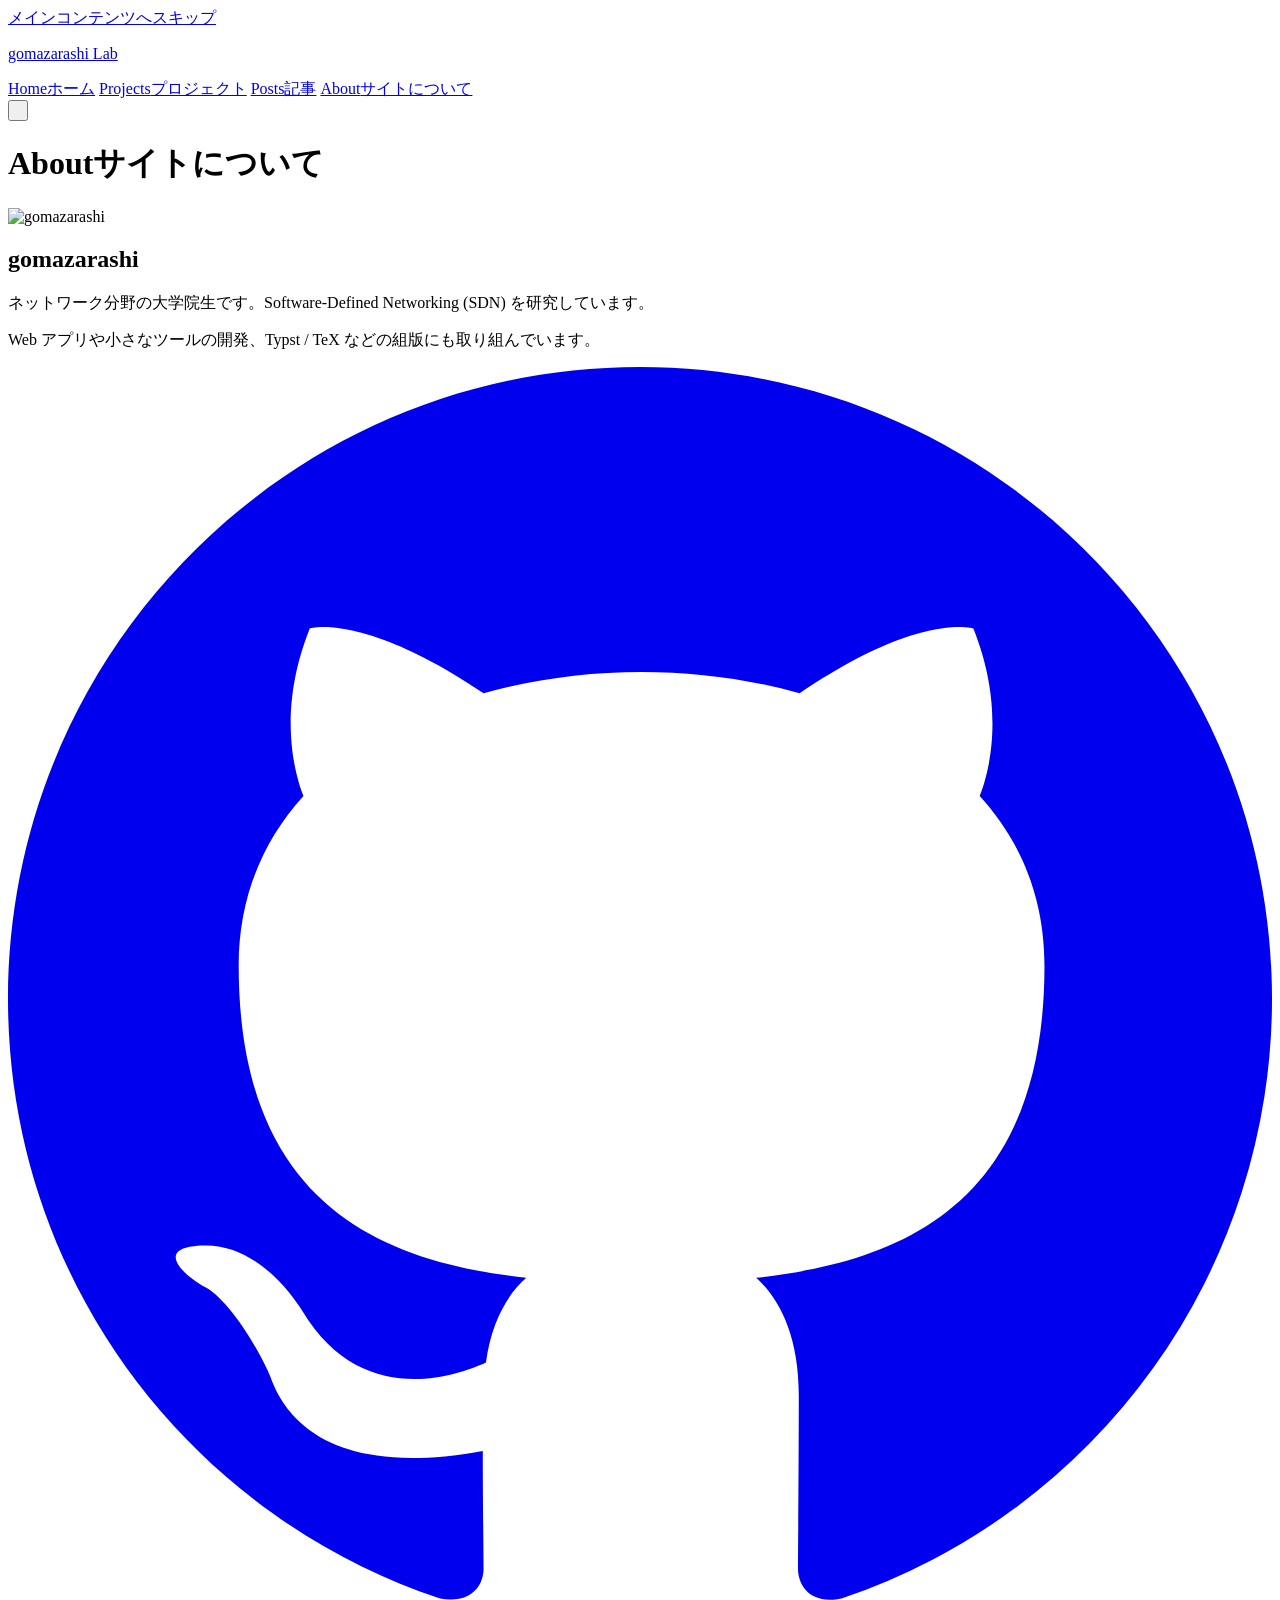
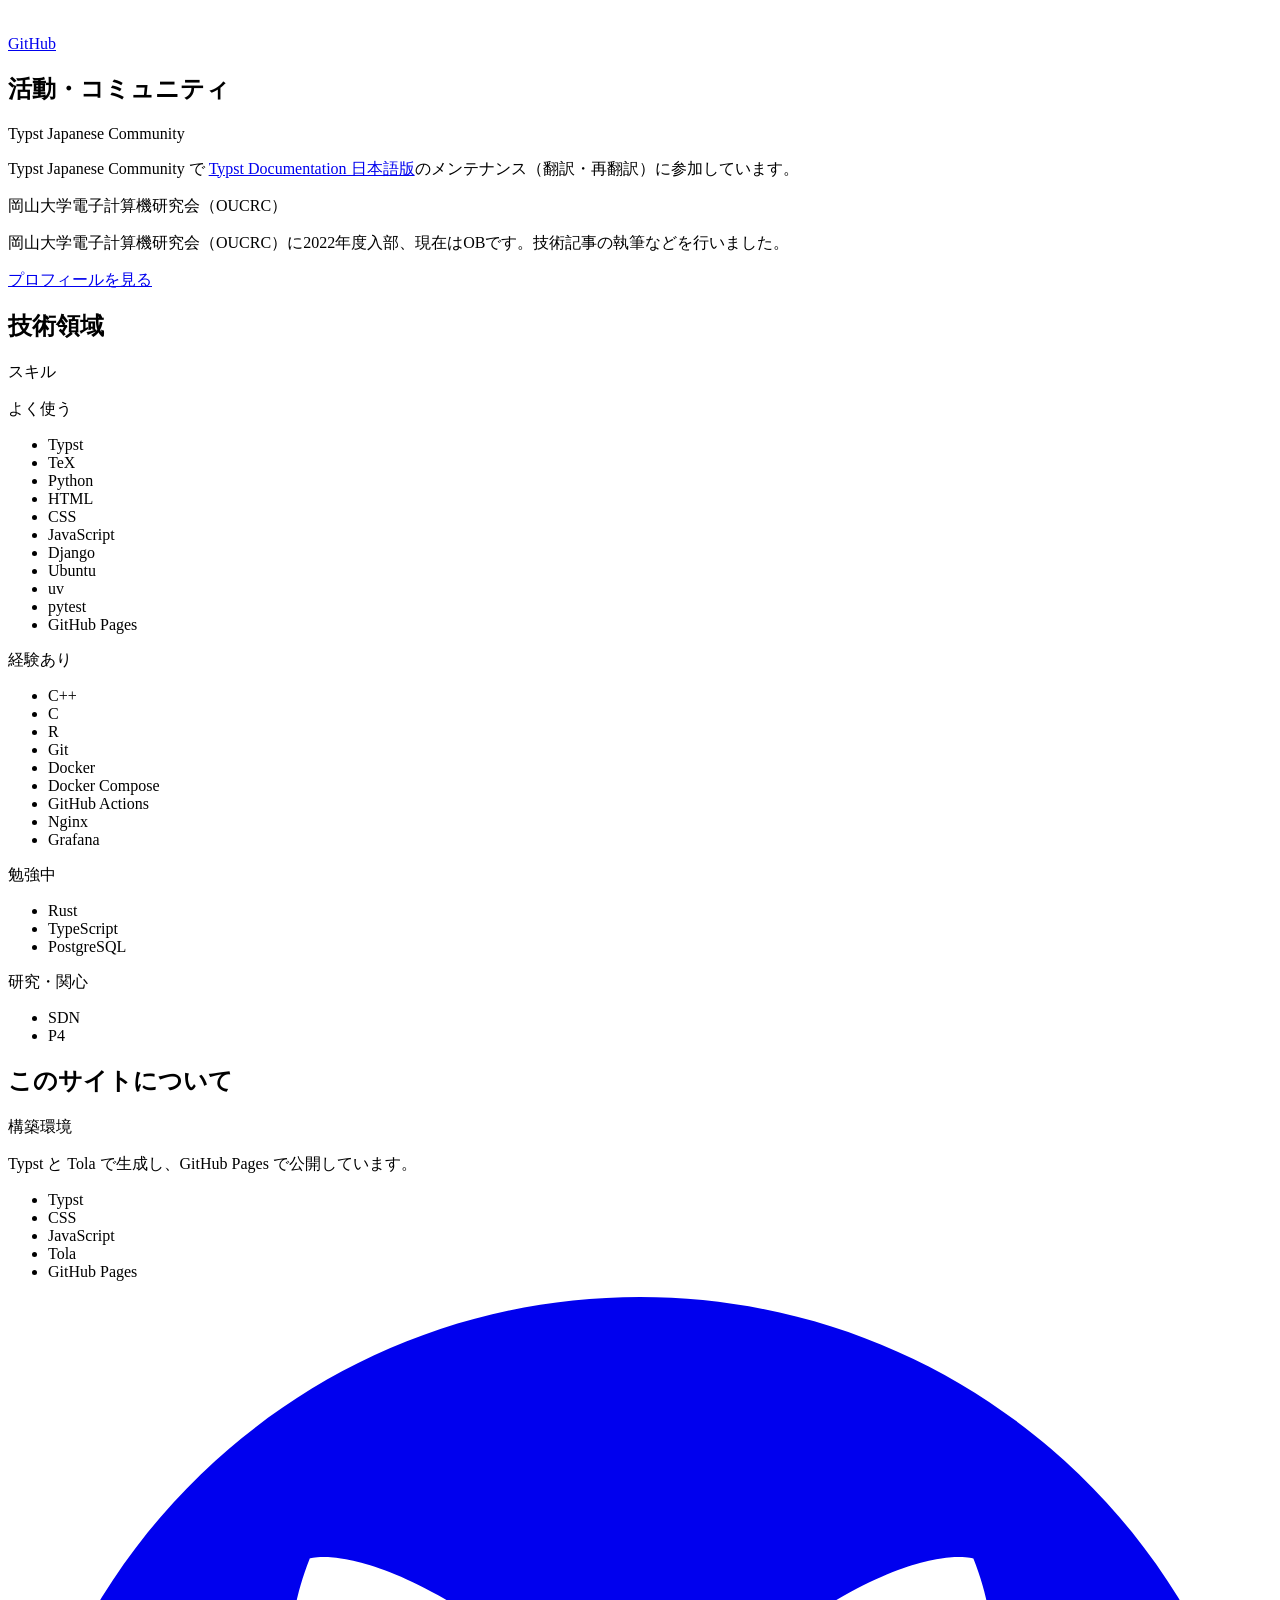
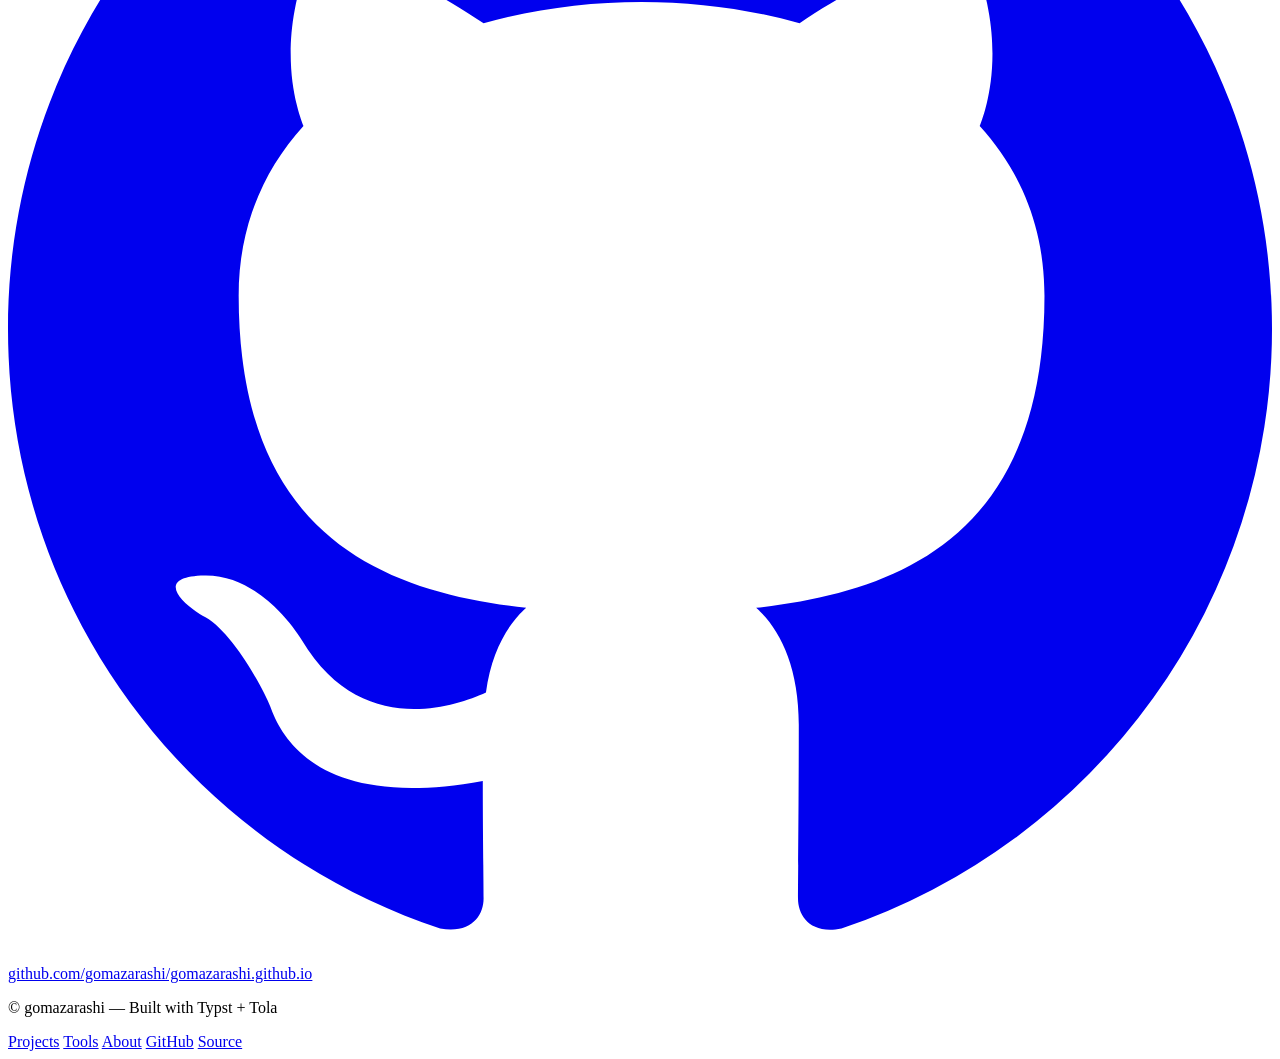
==== commit ad48c933: "アイコンをインラインSVG（currentColor）に移行し、GitHubアイコンのダークモード表示を修正する" ====
--- a/docs/about/index.html
+++ b/docs/about/index.html
@@ -1,3 +1,3 @@
 <!DOCTYPE html>
-<html lang="ja"><head><script> </script><link rel="stylesheet" href="/styles/site.css?v=d6a70961" /><link rel="stylesheet" href="/.tola/enhance-6b400663.css" /><meta charset="utf-8" /><title>About | gomazarashi Lab</title><meta name="viewport" content="width=device-width, initial-scale=1" /><link rel="preconnect" href="https://fonts.googleapis.com" /><link rel="preconnect" href="https://fonts.gstatic.com" crossorigin="anonymous" /><link rel="stylesheet" href="https://fonts.googleapis.com/css2?family=Gugi&amp;family=Noto+Sans+JP:wght@400;500;700;800&amp;display=swap" /><meta name="description" content="gomazarashi のプロフィール、活動・コミュニティ、技術領域、このサイトについてをまとめています。" /><link rel="canonical" href="https://gomazarashi.com/about/" /><link rel="icon" href="/images/favicon.ico" sizes="any" /><link rel="icon" type="image/png" sizes="96x96" href="/images/favicon-96.png" /><link rel="apple-touch-icon" sizes="180x180" href="/images/apple-touch-icon.png" /><meta property="og:title" content="About | gomazarashi Lab" /><meta property="og:description" content="gomazarashi のプロフィール、活動・コミュニティ、技術領域、このサイトについてをまとめています。" /><meta property="og:url" content="https://gomazarashi.com/about/" /><meta property="og:type" content="website" /><meta property="og:site_name" content="gomazarashi Lab" /><meta property="og:locale" content="ja_JP" /><meta property="og:image" content="https://gomazarashi.com/images/og/default.png" /><meta property="og:image:width" content="1200" /><meta property="og:image:height" content="630" /><meta property="og:image:type" content="image/png" /><meta property="og:image:alt" content="gomazarashi Lab — Network research, Typst, and small web tools のOG画像" /><meta name="twitter:card" content="summary_large_image" /><meta name="twitter:title" content="About | gomazarashi Lab" /><meta name="twitter:description" content="gomazarashi のプロフィール、活動・コミュニティ、技術領域、このサイトについてをまとめています。" /><meta name="twitter:image" content="https://gomazarashi.com/images/og/default.png" /><meta name="twitter:image:alt" content="gomazarashi Lab — Network research, Typst, and small web tools のOG画像" /><script src="/styles/theme.js"></script></head><body><div class="skip-link-wrap"><a class="skip-link" href="#main-content">メインコンテンツへスキップ</a></div><header class="site-header"><nav class="site-nav" aria-label="主要ナビゲーション"><div class="site-nav-inner"><div class="site-brand"><p class="site-brand-label"><a href="/">gomazarashi Lab</a></p></div><div class="site-nav-actions"><div class="site-nav-links"><a href="/" lang="en"><span class="site-nav-label">Home</span><span class="site-nav-sub" lang="ja" aria-hidden="true">ホーム</span></a> <a href="/projects" lang="en"><span class="site-nav-label">Projects</span><span class="site-nav-sub" lang="ja" aria-hidden="true">プロジェクト</span></a> <a href="/posts" lang="en"><span class="site-nav-label">Posts</span><span class="site-nav-sub" lang="ja" aria-hidden="true">記事</span></a> <a href="/about" aria-current="page" lang="en"><span class="site-nav-label">About</span><span class="site-nav-sub" lang="ja" aria-hidden="true">サイトについて</span></a></div><button class="theme-toggle" id="theme-toggle" type="button" aria-label="ダークモードに切り替え"><span class="theme-toggle-track"><span class="theme-toggle-icon theme-toggle-icon-sun" aria-hidden="true"></span><span style="white-space: pre-wrap"> </span><span class="theme-toggle-knob" aria-hidden="true"><span class="theme-toggle-icon theme-toggle-icon-moon"></span></span></span></button></div></div></nav></header><div class="site-shell"><main class="site-main" id="main-content"><div class="page-layout"><header class="page-header"><h1 class="page-title"><span class="page-title-label" lang="en">About</span><span class="page-title-sub">サイトについて</span></h1></header><div class="page-body"><div class="content-shell"><header class="profile-block" aria-label="プロフィール"><picture><img class="profile-image" src="/images/gomazarashi-256.webp" alt="gomazarashi" width="256" height="256" /></picture><div class="profile-copy"><h2 class="profile-name">gomazarashi</h2><div class="profile-bio"><p>ネットワーク分野の大学院生です。Software-Defined Networking (SDN) を研究しています。</p><p>Web アプリや小さなツールの開発、Typst / TeX などの組版にも取り組んでいます。</p></div><p class="inline-links"><span class="inline-link"><a href="https://github.com/gomazarashi"><span class="github-link"><span class="github-link-icon" aria-hidden="true"><span style="display: inline-block"><img src="[data-uri]" style="height: 0.9em" /></span></span><span style="white-space: pre-wrap"> </span><span class="github-link-label">GitHub</span></span></a></span></p></div></header><section class="section-block"><header class="section-heading"><h2 class="section-title">活動・コミュニティ</h2></header><div class="section-content"><div class="list"><article class="list-item"><p class="label">Typst Japanese Community</p><div class="item-body"><p class="copy">Typst Japanese Community で <a href="https://github.com/typst-jp">Typst Documentation 日本語版</a>のメンテナンス（翻訳・再翻訳）に参加しています。</p></div></article><article class="list-item"><p class="label">岡山大学電子計算機研究会（OUCRC）</p><div class="item-body"><p class="copy">岡山大学電子計算機研究会（OUCRC）に2022年度入部、現在はOBです。技術記事の執筆などを行いました。</p><p class="inline-links"><span class="inline-link"><a href="https://oucrc.net/members/b6bud_yjl4q6/">プロフィールを見る</a></span></p></div></article></div></div></section><section class="section-block"><header class="section-heading"><h2 class="section-title">技術領域</h2></header><div class="section-content"><div class="list"><article class="list-item"><p class="label">スキル</p><div class="item-body"><div class="detail-stack"><div class="detail-group"><p class="skill-heading">よく使う</p><ul class="tag-list"><li>Typst</li><li>TeX</li><li>Python</li><li>HTML</li><li>CSS</li><li>JavaScript</li><li>Django</li><li>Ubuntu</li><li>uv</li><li>pytest</li><li>GitHub Pages</li></ul></div><div class="detail-group"><p class="skill-heading">経験あり</p><ul class="tag-list"><li>C++</li><li>C</li><li>R</li><li>Git</li><li>Docker</li><li>Docker Compose</li><li>GitHub Actions</li><li>Nginx</li><li>Grafana</li></ul></div><div class="detail-group"><p class="skill-heading">勉強中</p><ul class="tag-list"><li>Rust</li><li>TypeScript</li><li>PostgreSQL</li></ul></div><div class="detail-group"><p class="skill-heading">研究・関心</p><ul class="tag-list"><li>SDN</li><li>P4</li></ul></div></div></div></article></div></div></section><section class="section-block"><header class="section-heading"><h2 class="section-title">このサイトについて</h2></header><div class="section-content"><div class="list"><article class="list-item"><p class="label">構築環境</p><div class="item-body"><p class="copy">Typst と Tola で生成し、GitHub Pages で公開しています。</p><ul class="tag-list"><li>Typst</li><li>CSS</li><li>JavaScript</li><li>Tola</li><li>GitHub Pages</li></ul><p class="copy"><span class="inline-link"><a href="https://github.com/gomazarashi/gomazarashi.github.io"><span class="github-link"><span class="github-link-icon" aria-hidden="true"><span style="display: inline-block"><img src="[data-uri]" style="height: 0.9em" /></span></span><span style="white-space: pre-wrap"> </span><span class="github-link-label">github.com/gomazarashi/gomazarashi.github.io</span></span></a></span></p></div></article></div></div></section></div></div></div></main></div><footer class="site-footer"><div class="site-footer-inner"><p class="site-footer-note">© gomazarashi — Built with Typst + Tola</p><nav class="site-footer-nav" aria-label="フッターナビゲーション"><a href="/projects">Projects</a> <a href="/tools">Tools</a> <a href="/about">About</a> <a href="https://github.com/gomazarashi">GitHub</a> <a href="https://github.com/gomazarashi/gomazarashi.github.io">Source</a></nav></div></footer></body><!-- tola:hash:98f3c0aaadad4438:06b431d8a7e44e0e -->
+<html lang="ja"><head><script> </script><link rel="stylesheet" href="/styles/site.css?v=c6562cf6" /><link rel="stylesheet" href="/.tola/enhance-6b400663.css" /><meta charset="utf-8" /><title>About | gomazarashi Lab</title><meta name="viewport" content="width=device-width, initial-scale=1" /><link rel="preconnect" href="https://fonts.googleapis.com" /><link rel="preconnect" href="https://fonts.gstatic.com" crossorigin="anonymous" /><link rel="stylesheet" href="https://fonts.googleapis.com/css2?family=Gugi&amp;family=Noto+Sans+JP:wght@400;500;700;800&amp;display=swap" /><meta name="description" content="gomazarashi のプロフィール、活動・コミュニティ、技術領域、このサイトについてをまとめています。" /><link rel="canonical" href="https://gomazarashi.com/about/" /><link rel="icon" href="/images/favicon.ico" sizes="any" /><link rel="icon" type="image/png" sizes="96x96" href="/images/favicon-96.png" /><link rel="apple-touch-icon" sizes="180x180" href="/images/apple-touch-icon.png" /><meta property="og:title" content="About | gomazarashi Lab" /><meta property="og:description" content="gomazarashi のプロフィール、活動・コミュニティ、技術領域、このサイトについてをまとめています。" /><meta property="og:url" content="https://gomazarashi.com/about/" /><meta property="og:type" content="website" /><meta property="og:site_name" content="gomazarashi Lab" /><meta property="og:locale" content="ja_JP" /><meta property="og:image" content="https://gomazarashi.com/images/og/default.png" /><meta property="og:image:width" content="1200" /><meta property="og:image:height" content="630" /><meta property="og:image:type" content="image/png" /><meta property="og:image:alt" content="gomazarashi Lab — Network research, Typst, and small web tools のOG画像" /><meta name="twitter:card" content="summary_large_image" /><meta name="twitter:title" content="About | gomazarashi Lab" /><meta name="twitter:description" content="gomazarashi のプロフィール、活動・コミュニティ、技術領域、このサイトについてをまとめています。" /><meta name="twitter:image" content="https://gomazarashi.com/images/og/default.png" /><meta name="twitter:image:alt" content="gomazarashi Lab — Network research, Typst, and small web tools のOG画像" /><script src="/styles/theme.js"></script></head><body><div class="skip-link-wrap"><a class="skip-link" href="#main-content">メインコンテンツへスキップ</a></div><header class="site-header"><nav class="site-nav" aria-label="主要ナビゲーション"><div class="site-nav-inner"><div class="site-brand"><p class="site-brand-label"><a href="/">gomazarashi Lab</a></p></div><div class="site-nav-actions"><div class="site-nav-links"><a href="/" lang="en"><span class="site-nav-label">Home</span><span class="site-nav-sub" lang="ja" aria-hidden="true">ホーム</span></a> <a href="/projects" lang="en"><span class="site-nav-label">Projects</span><span class="site-nav-sub" lang="ja" aria-hidden="true">プロジェクト</span></a> <a href="/posts" lang="en"><span class="site-nav-label">Posts</span><span class="site-nav-sub" lang="ja" aria-hidden="true">記事</span></a> <a href="/about" aria-current="page" lang="en"><span class="site-nav-label">About</span><span class="site-nav-sub" lang="ja" aria-hidden="true">サイトについて</span></a></div><button class="theme-toggle" id="theme-toggle" type="button" aria-label="ダークモードに切り替え"><span class="theme-toggle-track"><span class="theme-toggle-icon theme-toggle-icon-sun" aria-hidden="true"></span><span style="white-space: pre-wrap"> </span><span class="theme-toggle-knob" aria-hidden="true"><span class="theme-toggle-icon theme-toggle-icon-moon"></span></span></span></button></div></div></nav></header><div class="site-shell"><main class="site-main" id="main-content"><div class="page-layout"><header class="page-header"><h1 class="page-title"><span class="page-title-label" lang="en">About</span><span class="page-title-sub">サイトについて</span></h1></header><div class="page-body"><div class="content-shell"><header class="profile-block" aria-label="プロフィール"><picture><img class="profile-image" src="/images/gomazarashi-256.webp" alt="gomazarashi" width="256" height="256" /></picture><div class="profile-copy"><h2 class="profile-name">gomazarashi</h2><div class="profile-bio"><p>ネットワーク分野の大学院生です。Software-Defined Networking (SDN) を研究しています。</p><p>Web アプリや小さなツールの開発、Typst / TeX などの組版にも取り組んでいます。</p></div><p class="inline-links"><span class="inline-link"><a href="https://github.com/gomazarashi"><span class="github-link"><span class="github-link-icon"><svg xmlns="http://www.w3.org/2000/svg" viewBox="0 0 16 16" fill="currentColor" class="icon" aria-hidden="true"><path d="M8 0C3.58 0 0 3.58 0 8c0 3.54 2.29 6.53 5.47 7.59.4.07.55-.17.55-.38 0-.19-.01-.82-.01-1.49-2.01.37-2.53-.49-2.69-.94-.09-.23-.48-.94-.82-1.13-.28-.15-.68-.52-.01-.53.63-.01 1.08.58 1.23.82.72 1.21 1.87.87 2.33.66.07-.52.28-.87.51-1.07-1.78-.2-3.64-.89-3.64-3.95 0-.87.31-1.59.82-2.15-.08-.2-.36-1.02.08-2.12 0 0 .67-.21 2.2.82.64-.18 1.32-.27 2-.27s1.36.09 2 .27c1.53-1.04 2.2-.82 2.2-.82.44 1.1.16 1.92.08 2.12.51.56.82 1.27.82 2.15 0 3.07-1.87 3.75-3.65 3.95.29.25.54.73.54 1.48 0 1.07-.01 1.93-.01 2.2 0 .21.15.46.55.38A8.01 8.01 0 0 0 16 8c0-4.42-3.58-8-8-8"></path></svg></span><span class="github-link-label">GitHub</span></span></a></span></p></div></header><section class="section-block"><header class="section-heading"><h2 class="section-title">活動・コミュニティ</h2></header><div class="section-content"><div class="list"><article class="list-item"><p class="label">Typst Japanese Community</p><div class="item-body"><p class="copy">Typst Japanese Community で <a href="https://github.com/typst-jp">Typst Documentation 日本語版</a>のメンテナンス（翻訳・再翻訳）に参加しています。</p></div></article><article class="list-item"><p class="label">岡山大学電子計算機研究会（OUCRC）</p><div class="item-body"><p class="copy">岡山大学電子計算機研究会（OUCRC）に2022年度入部、現在はOBです。技術記事の執筆などを行いました。</p><p class="inline-links"><span class="inline-link"><a href="https://oucrc.net/members/b6bud_yjl4q6/">プロフィールを見る</a></span></p></div></article></div></div></section><section class="section-block"><header class="section-heading"><h2 class="section-title">技術領域</h2></header><div class="section-content"><div class="list"><article class="list-item"><p class="label">スキル</p><div class="item-body"><div class="detail-stack"><div class="detail-group"><p class="skill-heading">よく使う</p><ul class="tag-list"><li>Typst</li><li>TeX</li><li>Python</li><li>HTML</li><li>CSS</li><li>JavaScript</li><li>Django</li><li>Ubuntu</li><li>uv</li><li>pytest</li><li>GitHub Pages</li></ul></div><div class="detail-group"><p class="skill-heading">経験あり</p><ul class="tag-list"><li>C++</li><li>C</li><li>R</li><li>Git</li><li>Docker</li><li>Docker Compose</li><li>GitHub Actions</li><li>Nginx</li><li>Grafana</li></ul></div><div class="detail-group"><p class="skill-heading">勉強中</p><ul class="tag-list"><li>Rust</li><li>TypeScript</li><li>PostgreSQL</li></ul></div><div class="detail-group"><p class="skill-heading">研究・関心</p><ul class="tag-list"><li>SDN</li><li>P4</li></ul></div></div></div></article></div></div></section><section class="section-block"><header class="section-heading"><h2 class="section-title">このサイトについて</h2></header><div class="section-content"><div class="list"><article class="list-item"><p class="label">構築環境</p><div class="item-body"><p class="copy">Typst と Tola で生成し、GitHub Pages で公開しています。</p><ul class="tag-list"><li>Typst</li><li>CSS</li><li>JavaScript</li><li>Tola</li><li>GitHub Pages</li></ul><p class="copy"><span class="inline-link"><a href="https://github.com/gomazarashi/gomazarashi.github.io"><span class="github-link"><span class="github-link-icon"><svg xmlns="http://www.w3.org/2000/svg" viewBox="0 0 16 16" fill="currentColor" class="icon" aria-hidden="true"><path d="M8 0C3.58 0 0 3.58 0 8c0 3.54 2.29 6.53 5.47 7.59.4.07.55-.17.55-.38 0-.19-.01-.82-.01-1.49-2.01.37-2.53-.49-2.69-.94-.09-.23-.48-.94-.82-1.13-.28-.15-.68-.52-.01-.53.63-.01 1.08.58 1.23.82.72 1.21 1.87.87 2.33.66.07-.52.28-.87.51-1.07-1.78-.2-3.64-.89-3.64-3.95 0-.87.31-1.59.82-2.15-.08-.2-.36-1.02.08-2.12 0 0 .67-.21 2.2.82.64-.18 1.32-.27 2-.27s1.36.09 2 .27c1.53-1.04 2.2-.82 2.2-.82.44 1.1.16 1.92.08 2.12.51.56.82 1.27.82 2.15 0 3.07-1.87 3.75-3.65 3.95.29.25.54.73.54 1.48 0 1.07-.01 1.93-.01 2.2 0 .21.15.46.55.38A8.01 8.01 0 0 0 16 8c0-4.42-3.58-8-8-8"></path></svg></span><span class="github-link-label">github.com/gomazarashi/gomazarashi.github.io</span></span></a></span></p></div></article></div></div></section></div></div></div></main></div><footer class="site-footer"><div class="site-footer-inner"><p class="site-footer-note">© gomazarashi — Built with Typst + Tola</p><nav class="site-footer-nav" aria-label="フッターナビゲーション"><a href="/projects">Projects</a> <a href="/tools">Tools</a> <a href="/about">About</a> <a href="https://github.com/gomazarashi">GitHub</a> <a href="https://github.com/gomazarashi/gomazarashi.github.io">Source</a></nav></div></footer></body><!-- tola:hash:98f3c0aaadad4438:c1dc56777cbdf524 -->
 </html>
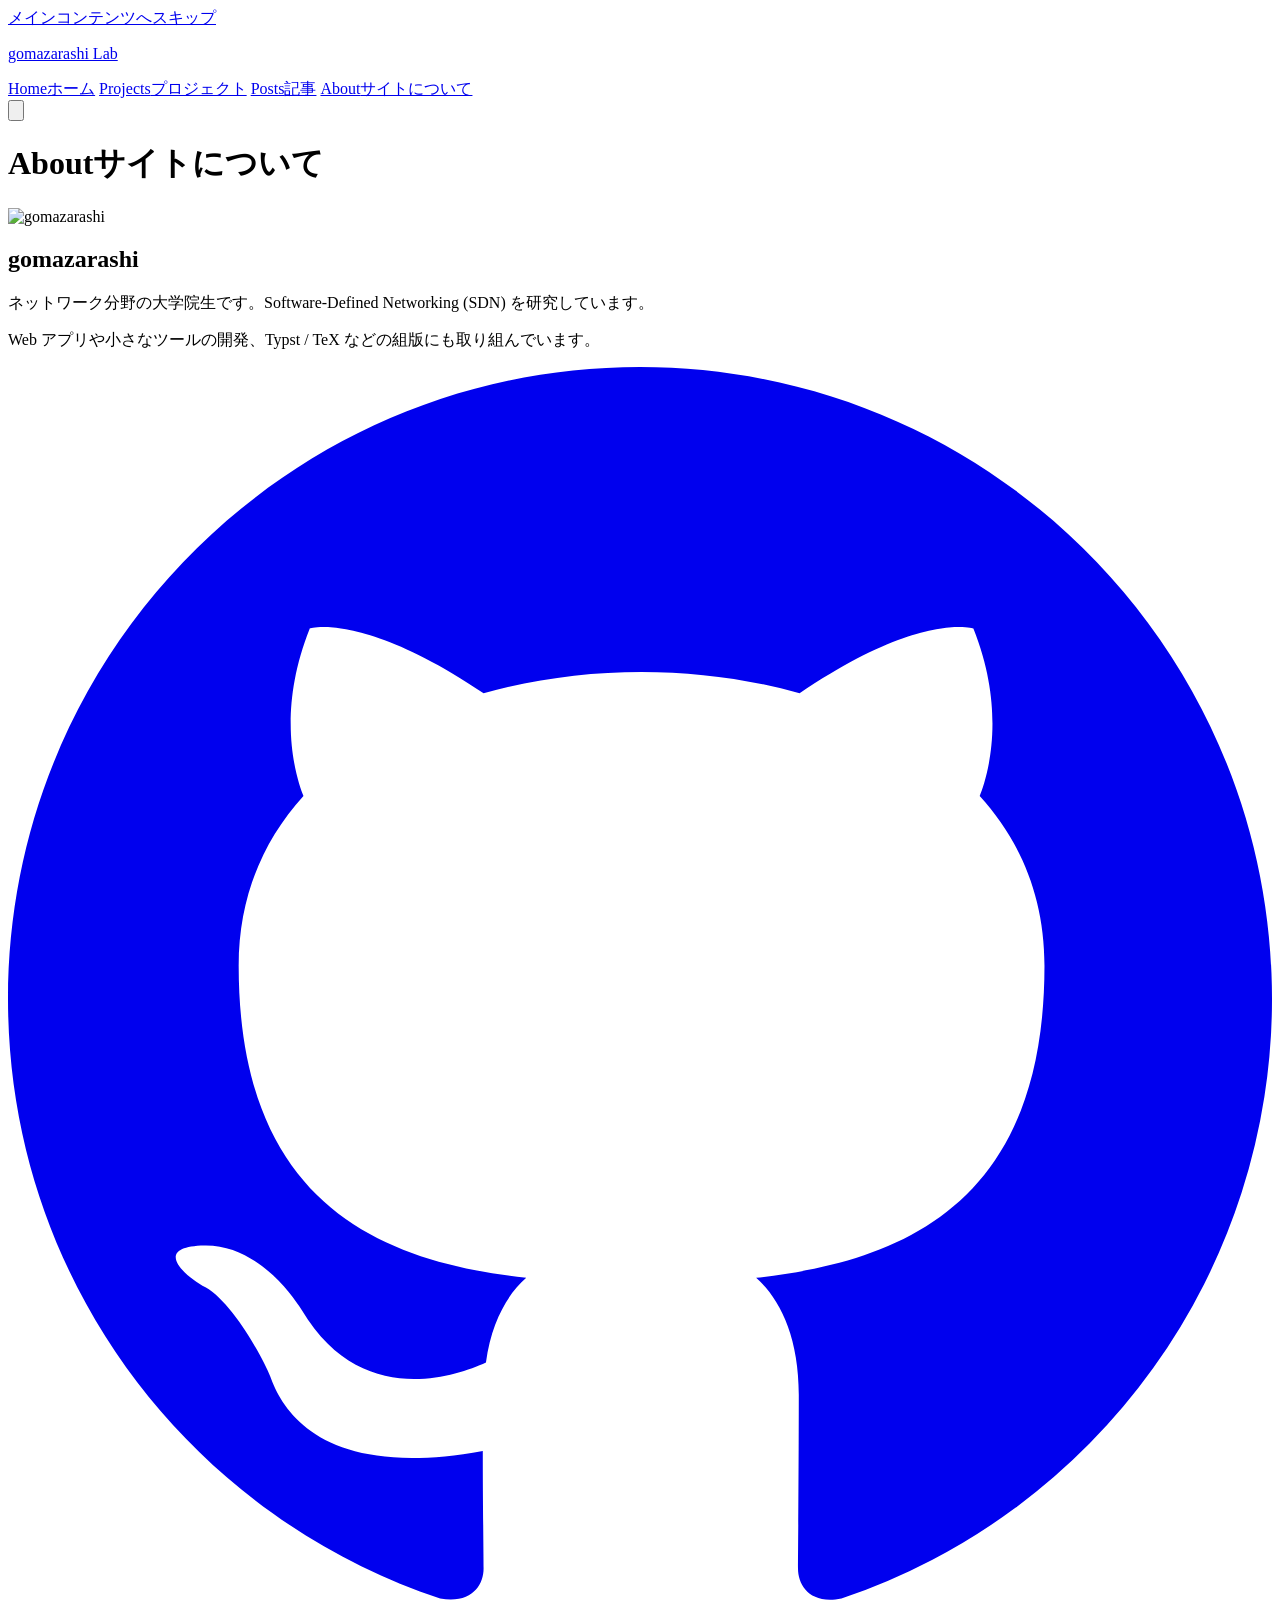
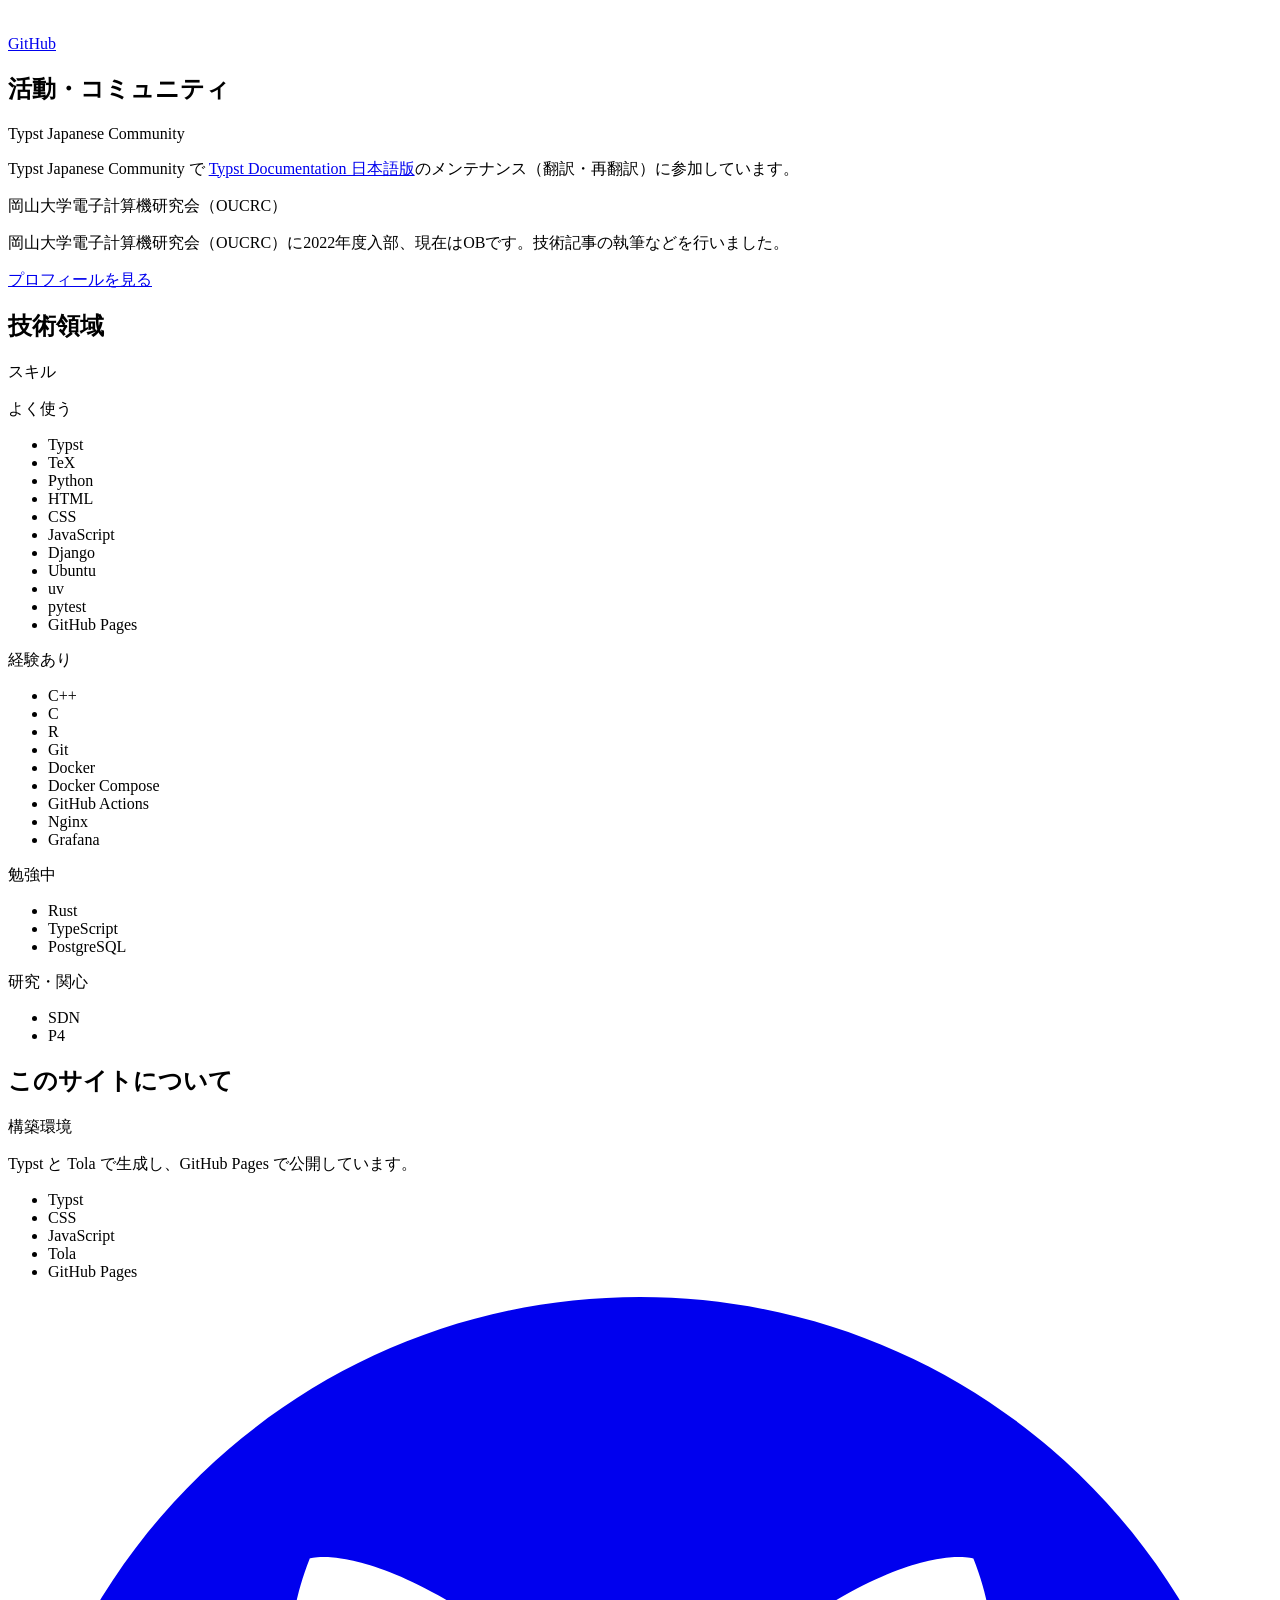
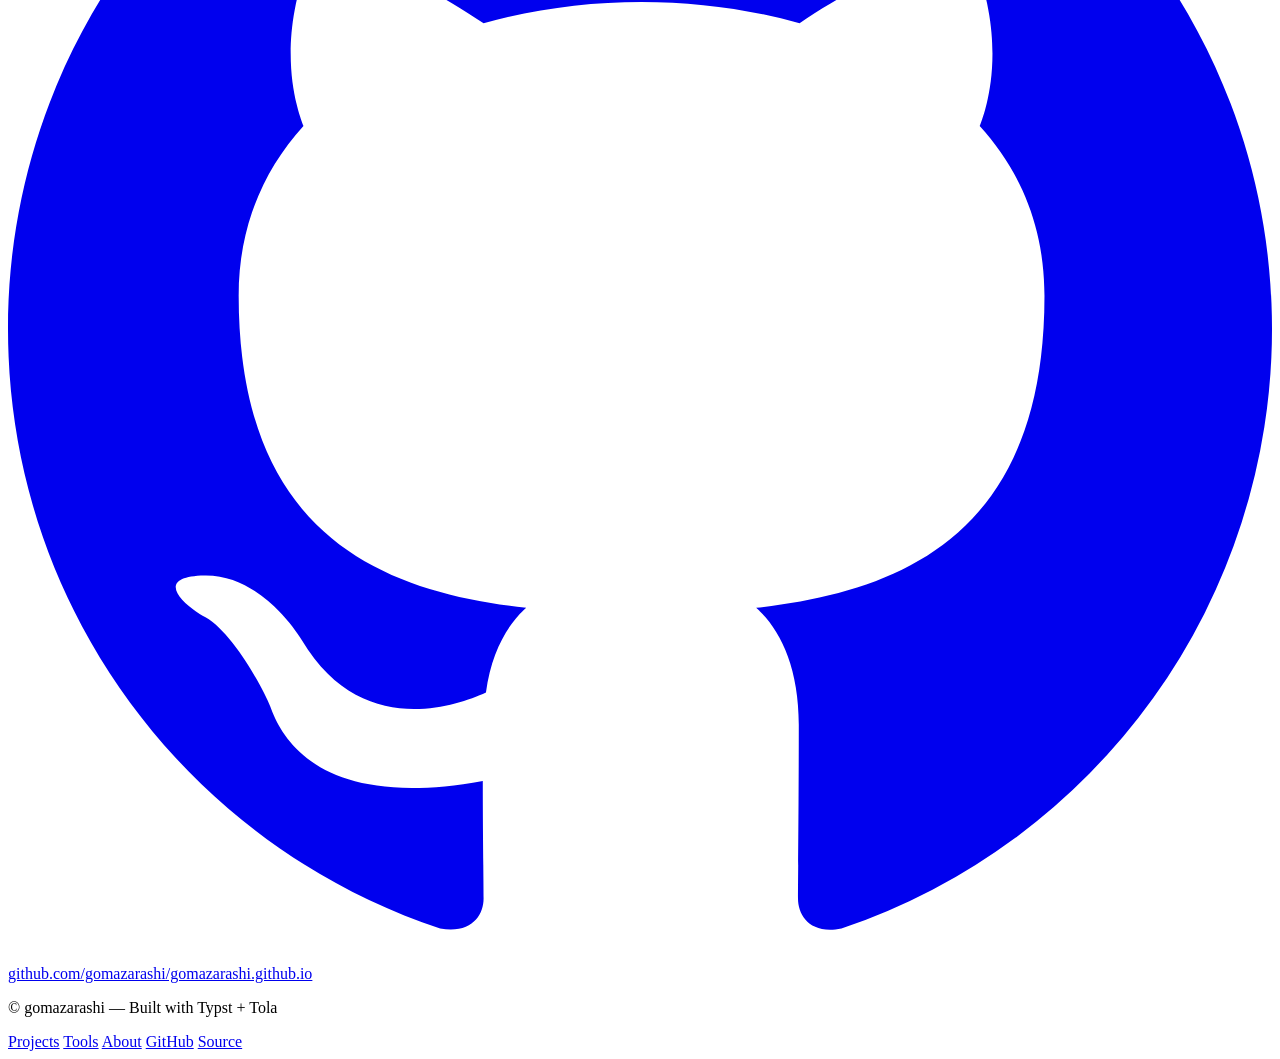
==== commit 4d8c730c: "テーマ切替を現在状態が分かるトグルスイッチに刷新する" ====
--- a/docs/about/index.html
+++ b/docs/about/index.html
@@ -1,3 +1,3 @@
 <!DOCTYPE html>
-<html lang="ja"><head><script> </script><link rel="stylesheet" href="/styles/site.css?v=c6562cf6" /><link rel="stylesheet" href="/.tola/enhance-6b400663.css" /><meta charset="utf-8" /><title>About | gomazarashi Lab</title><meta name="viewport" content="width=device-width, initial-scale=1" /><link rel="preconnect" href="https://fonts.googleapis.com" /><link rel="preconnect" href="https://fonts.gstatic.com" crossorigin="anonymous" /><link rel="stylesheet" href="https://fonts.googleapis.com/css2?family=Gugi&amp;family=Noto+Sans+JP:wght@400;500;700;800&amp;display=swap" /><meta name="description" content="gomazarashi のプロフィール、活動・コミュニティ、技術領域、このサイトについてをまとめています。" /><link rel="canonical" href="https://gomazarashi.com/about/" /><link rel="icon" href="/images/favicon.ico" sizes="any" /><link rel="icon" type="image/png" sizes="96x96" href="/images/favicon-96.png" /><link rel="apple-touch-icon" sizes="180x180" href="/images/apple-touch-icon.png" /><meta property="og:title" content="About | gomazarashi Lab" /><meta property="og:description" content="gomazarashi のプロフィール、活動・コミュニティ、技術領域、このサイトについてをまとめています。" /><meta property="og:url" content="https://gomazarashi.com/about/" /><meta property="og:type" content="website" /><meta property="og:site_name" content="gomazarashi Lab" /><meta property="og:locale" content="ja_JP" /><meta property="og:image" content="https://gomazarashi.com/images/og/default.png" /><meta property="og:image:width" content="1200" /><meta property="og:image:height" content="630" /><meta property="og:image:type" content="image/png" /><meta property="og:image:alt" content="gomazarashi Lab — Network research, Typst, and small web tools のOG画像" /><meta name="twitter:card" content="summary_large_image" /><meta name="twitter:title" content="About | gomazarashi Lab" /><meta name="twitter:description" content="gomazarashi のプロフィール、活動・コミュニティ、技術領域、このサイトについてをまとめています。" /><meta name="twitter:image" content="https://gomazarashi.com/images/og/default.png" /><meta name="twitter:image:alt" content="gomazarashi Lab — Network research, Typst, and small web tools のOG画像" /><script src="/styles/theme.js"></script></head><body><div class="skip-link-wrap"><a class="skip-link" href="#main-content">メインコンテンツへスキップ</a></div><header class="site-header"><nav class="site-nav" aria-label="主要ナビゲーション"><div class="site-nav-inner"><div class="site-brand"><p class="site-brand-label"><a href="/">gomazarashi Lab</a></p></div><div class="site-nav-actions"><div class="site-nav-links"><a href="/" lang="en"><span class="site-nav-label">Home</span><span class="site-nav-sub" lang="ja" aria-hidden="true">ホーム</span></a> <a href="/projects" lang="en"><span class="site-nav-label">Projects</span><span class="site-nav-sub" lang="ja" aria-hidden="true">プロジェクト</span></a> <a href="/posts" lang="en"><span class="site-nav-label">Posts</span><span class="site-nav-sub" lang="ja" aria-hidden="true">記事</span></a> <a href="/about" aria-current="page" lang="en"><span class="site-nav-label">About</span><span class="site-nav-sub" lang="ja" aria-hidden="true">サイトについて</span></a></div><button class="theme-toggle" id="theme-toggle" type="button" aria-label="ダークモードに切り替え"><span class="theme-toggle-track"><span class="theme-toggle-icon theme-toggle-icon-sun" aria-hidden="true"></span><span style="white-space: pre-wrap"> </span><span class="theme-toggle-knob" aria-hidden="true"><span class="theme-toggle-icon theme-toggle-icon-moon"></span></span></span></button></div></div></nav></header><div class="site-shell"><main class="site-main" id="main-content"><div class="page-layout"><header class="page-header"><h1 class="page-title"><span class="page-title-label" lang="en">About</span><span class="page-title-sub">サイトについて</span></h1></header><div class="page-body"><div class="content-shell"><header class="profile-block" aria-label="プロフィール"><picture><img class="profile-image" src="/images/gomazarashi-256.webp" alt="gomazarashi" width="256" height="256" /></picture><div class="profile-copy"><h2 class="profile-name">gomazarashi</h2><div class="profile-bio"><p>ネットワーク分野の大学院生です。Software-Defined Networking (SDN) を研究しています。</p><p>Web アプリや小さなツールの開発、Typst / TeX などの組版にも取り組んでいます。</p></div><p class="inline-links"><span class="inline-link"><a href="https://github.com/gomazarashi"><span class="github-link"><span class="github-link-icon"><svg xmlns="http://www.w3.org/2000/svg" viewBox="0 0 16 16" fill="currentColor" class="icon" aria-hidden="true"><path d="M8 0C3.58 0 0 3.58 0 8c0 3.54 2.29 6.53 5.47 7.59.4.07.55-.17.55-.38 0-.19-.01-.82-.01-1.49-2.01.37-2.53-.49-2.69-.94-.09-.23-.48-.94-.82-1.13-.28-.15-.68-.52-.01-.53.63-.01 1.08.58 1.23.82.72 1.21 1.87.87 2.33.66.07-.52.28-.87.51-1.07-1.78-.2-3.64-.89-3.64-3.95 0-.87.31-1.59.82-2.15-.08-.2-.36-1.02.08-2.12 0 0 .67-.21 2.2.82.64-.18 1.32-.27 2-.27s1.36.09 2 .27c1.53-1.04 2.2-.82 2.2-.82.44 1.1.16 1.92.08 2.12.51.56.82 1.27.82 2.15 0 3.07-1.87 3.75-3.65 3.95.29.25.54.73.54 1.48 0 1.07-.01 1.93-.01 2.2 0 .21.15.46.55.38A8.01 8.01 0 0 0 16 8c0-4.42-3.58-8-8-8"></path></svg></span><span class="github-link-label">GitHub</span></span></a></span></p></div></header><section class="section-block"><header class="section-heading"><h2 class="section-title">活動・コミュニティ</h2></header><div class="section-content"><div class="list"><article class="list-item"><p class="label">Typst Japanese Community</p><div class="item-body"><p class="copy">Typst Japanese Community で <a href="https://github.com/typst-jp">Typst Documentation 日本語版</a>のメンテナンス（翻訳・再翻訳）に参加しています。</p></div></article><article class="list-item"><p class="label">岡山大学電子計算機研究会（OUCRC）</p><div class="item-body"><p class="copy">岡山大学電子計算機研究会（OUCRC）に2022年度入部、現在はOBです。技術記事の執筆などを行いました。</p><p class="inline-links"><span class="inline-link"><a href="https://oucrc.net/members/b6bud_yjl4q6/">プロフィールを見る</a></span></p></div></article></div></div></section><section class="section-block"><header class="section-heading"><h2 class="section-title">技術領域</h2></header><div class="section-content"><div class="list"><article class="list-item"><p class="label">スキル</p><div class="item-body"><div class="detail-stack"><div class="detail-group"><p class="skill-heading">よく使う</p><ul class="tag-list"><li>Typst</li><li>TeX</li><li>Python</li><li>HTML</li><li>CSS</li><li>JavaScript</li><li>Django</li><li>Ubuntu</li><li>uv</li><li>pytest</li><li>GitHub Pages</li></ul></div><div class="detail-group"><p class="skill-heading">経験あり</p><ul class="tag-list"><li>C++</li><li>C</li><li>R</li><li>Git</li><li>Docker</li><li>Docker Compose</li><li>GitHub Actions</li><li>Nginx</li><li>Grafana</li></ul></div><div class="detail-group"><p class="skill-heading">勉強中</p><ul class="tag-list"><li>Rust</li><li>TypeScript</li><li>PostgreSQL</li></ul></div><div class="detail-group"><p class="skill-heading">研究・関心</p><ul class="tag-list"><li>SDN</li><li>P4</li></ul></div></div></div></article></div></div></section><section class="section-block"><header class="section-heading"><h2 class="section-title">このサイトについて</h2></header><div class="section-content"><div class="list"><article class="list-item"><p class="label">構築環境</p><div class="item-body"><p class="copy">Typst と Tola で生成し、GitHub Pages で公開しています。</p><ul class="tag-list"><li>Typst</li><li>CSS</li><li>JavaScript</li><li>Tola</li><li>GitHub Pages</li></ul><p class="copy"><span class="inline-link"><a href="https://github.com/gomazarashi/gomazarashi.github.io"><span class="github-link"><span class="github-link-icon"><svg xmlns="http://www.w3.org/2000/svg" viewBox="0 0 16 16" fill="currentColor" class="icon" aria-hidden="true"><path d="M8 0C3.58 0 0 3.58 0 8c0 3.54 2.29 6.53 5.47 7.59.4.07.55-.17.55-.38 0-.19-.01-.82-.01-1.49-2.01.37-2.53-.49-2.69-.94-.09-.23-.48-.94-.82-1.13-.28-.15-.68-.52-.01-.53.63-.01 1.08.58 1.23.82.72 1.21 1.87.87 2.33.66.07-.52.28-.87.51-1.07-1.78-.2-3.64-.89-3.64-3.95 0-.87.31-1.59.82-2.15-.08-.2-.36-1.02.08-2.12 0 0 .67-.21 2.2.82.64-.18 1.32-.27 2-.27s1.36.09 2 .27c1.53-1.04 2.2-.82 2.2-.82.44 1.1.16 1.92.08 2.12.51.56.82 1.27.82 2.15 0 3.07-1.87 3.75-3.65 3.95.29.25.54.73.54 1.48 0 1.07-.01 1.93-.01 2.2 0 .21.15.46.55.38A8.01 8.01 0 0 0 16 8c0-4.42-3.58-8-8-8"></path></svg></span><span class="github-link-label">github.com/gomazarashi/gomazarashi.github.io</span></span></a></span></p></div></article></div></div></section></div></div></div></main></div><footer class="site-footer"><div class="site-footer-inner"><p class="site-footer-note">© gomazarashi — Built with Typst + Tola</p><nav class="site-footer-nav" aria-label="フッターナビゲーション"><a href="/projects">Projects</a> <a href="/tools">Tools</a> <a href="/about">About</a> <a href="https://github.com/gomazarashi">GitHub</a> <a href="https://github.com/gomazarashi/gomazarashi.github.io">Source</a></nav></div></footer></body><!-- tola:hash:98f3c0aaadad4438:c1dc56777cbdf524 -->
+<html lang="ja"><head><script> </script><link rel="stylesheet" href="/styles/site.css?v=7bad283a" /><link rel="stylesheet" href="/.tola/enhance-6b400663.css" /><meta charset="utf-8" /><title>About | gomazarashi Lab</title><meta name="viewport" content="width=device-width, initial-scale=1" /><link rel="preconnect" href="https://fonts.googleapis.com" /><link rel="preconnect" href="https://fonts.gstatic.com" crossorigin="anonymous" /><link rel="stylesheet" href="https://fonts.googleapis.com/css2?family=Gugi&amp;family=Noto+Sans+JP:wght@400;500;700;800&amp;display=swap" /><meta name="description" content="gomazarashi のプロフィール、活動・コミュニティ、技術領域、このサイトについてをまとめています。" /><link rel="canonical" href="https://gomazarashi.com/about/" /><link rel="icon" href="/images/favicon.ico" sizes="any" /><link rel="icon" type="image/png" sizes="96x96" href="/images/favicon-96.png" /><link rel="apple-touch-icon" sizes="180x180" href="/images/apple-touch-icon.png" /><meta property="og:title" content="About | gomazarashi Lab" /><meta property="og:description" content="gomazarashi のプロフィール、活動・コミュニティ、技術領域、このサイトについてをまとめています。" /><meta property="og:url" content="https://gomazarashi.com/about/" /><meta property="og:type" content="website" /><meta property="og:site_name" content="gomazarashi Lab" /><meta property="og:locale" content="ja_JP" /><meta property="og:image" content="https://gomazarashi.com/images/og/default.png" /><meta property="og:image:width" content="1200" /><meta property="og:image:height" content="630" /><meta property="og:image:type" content="image/png" /><meta property="og:image:alt" content="gomazarashi Lab — Network research, Typst, and small web tools のOG画像" /><meta name="twitter:card" content="summary_large_image" /><meta name="twitter:title" content="About | gomazarashi Lab" /><meta name="twitter:description" content="gomazarashi のプロフィール、活動・コミュニティ、技術領域、このサイトについてをまとめています。" /><meta name="twitter:image" content="https://gomazarashi.com/images/og/default.png" /><meta name="twitter:image:alt" content="gomazarashi Lab — Network research, Typst, and small web tools のOG画像" /><script src="/styles/theme.js"></script></head><body><div class="skip-link-wrap"><a class="skip-link" href="#main-content">メインコンテンツへスキップ</a></div><header class="site-header"><nav class="site-nav" aria-label="主要ナビゲーション"><div class="site-nav-inner"><div class="site-brand"><p class="site-brand-label"><a href="/">gomazarashi Lab</a></p></div><div class="site-nav-actions"><div class="site-nav-links"><a href="/" lang="en"><span class="site-nav-label">Home</span><span class="site-nav-sub" lang="ja" aria-hidden="true">ホーム</span></a> <a href="/projects" lang="en"><span class="site-nav-label">Projects</span><span class="site-nav-sub" lang="ja" aria-hidden="true">プロジェクト</span></a> <a href="/posts" lang="en"><span class="site-nav-label">Posts</span><span class="site-nav-sub" lang="ja" aria-hidden="true">記事</span></a> <a href="/about" aria-current="page" lang="en"><span class="site-nav-label">About</span><span class="site-nav-sub" lang="ja" aria-hidden="true">サイトについて</span></a></div><button class="theme-toggle" id="theme-toggle" type="button" aria-label="ダークモードに切り替え"><span class="theme-toggle-track" aria-hidden="true"><span class="theme-toggle-knob"></span><span class="theme-toggle-icon theme-toggle-icon-sun"><svg xmlns="http://www.w3.org/2000/svg" viewBox="0 0 16 16" fill="currentColor" class="icon" aria-hidden="true"><path d="M8 11a3 3 0 1 1 0-6 3 3 0 0 1 0 6m0 1a4 4 0 1 0 0-8 4 4 0 0 0 0 8M8 0a.5.5 0 0 1 .5.5v2a.5.5 0 0 1-1 0v-2A.5.5 0 0 1 8 0m0 13a.5.5 0 0 1 .5.5v2a.5.5 0 0 1-1 0v-2A.5.5 0 0 1 8 13m8-5a.5.5 0 0 1-.5.5h-2a.5.5 0 0 1 0-1h2a.5.5 0 0 1 .5.5M3 8a.5.5 0 0 1-.5.5h-2a.5.5 0 0 1 0-1h2A.5.5 0 0 1 3 8m10.657-5.657a.5.5 0 0 1 0 .707l-1.414 1.415a.5.5 0 1 1-.707-.708l1.414-1.414a.5.5 0 0 1 .707 0m-9.193 9.193a.5.5 0 0 1 0 .707L3.05 13.657a.5.5 0 0 1-.707-.707l1.414-1.414a.5.5 0 0 1 .707 0m9.193 2.121a.5.5 0 0 1-.707 0l-1.414-1.414a.5.5 0 0 1 .707-.707l1.414 1.414a.5.5 0 0 1 0 .707M4.464 4.465a.5.5 0 0 1-.707 0L2.343 3.05a.5.5 0 1 1 .707-.707l1.414 1.414a.5.5 0 0 1 0 .708"></path></svg></span><span class="theme-toggle-icon theme-toggle-icon-moon"><svg xmlns="http://www.w3.org/2000/svg" viewBox="0 0 16 16" fill="currentColor" class="icon" aria-hidden="true"><path d="M6 .278a.77.77 0 0 1 .08.858 7.2 7.2 0 0 0-.878 3.46c0 4.021 3.278 7.277 7.318 7.277q.792-.001 1.533-.16a.79.79 0 0 1 .81.316.73.73 0 0 1-.031.893A8.35 8.35 0 0 1 8.344 16C3.734 16 0 12.286 0 7.71 0 4.266 2.114 1.312 5.124.06A.75.75 0 0 1 6 .278M4.858 1.311A7.27 7.27 0 0 0 1.025 7.71c0 4.02 3.279 7.276 7.319 7.276a7.32 7.32 0 0 0 5.205-2.162q-.506.063-1.029.063c-4.61 0-8.343-3.714-8.343-8.29 0-1.167.242-2.278.681-3.286"></path></svg></span></span></button></div></div></nav></header><div class="site-shell"><main class="site-main" id="main-content"><div class="page-layout"><header class="page-header"><h1 class="page-title"><span class="page-title-label" lang="en">About</span><span class="page-title-sub">サイトについて</span></h1></header><div class="page-body"><div class="content-shell"><header class="profile-block" aria-label="プロフィール"><picture><img class="profile-image" src="/images/gomazarashi-256.webp" alt="gomazarashi" width="256" height="256" /></picture><div class="profile-copy"><h2 class="profile-name">gomazarashi</h2><div class="profile-bio"><p>ネットワーク分野の大学院生です。Software-Defined Networking (SDN) を研究しています。</p><p>Web アプリや小さなツールの開発、Typst / TeX などの組版にも取り組んでいます。</p></div><p class="inline-links"><span class="inline-link"><a href="https://github.com/gomazarashi"><span class="github-link"><span class="github-link-icon"><svg xmlns="http://www.w3.org/2000/svg" viewBox="0 0 16 16" fill="currentColor" class="icon" aria-hidden="true"><path d="M8 0C3.58 0 0 3.58 0 8c0 3.54 2.29 6.53 5.47 7.59.4.07.55-.17.55-.38 0-.19-.01-.82-.01-1.49-2.01.37-2.53-.49-2.69-.94-.09-.23-.48-.94-.82-1.13-.28-.15-.68-.52-.01-.53.63-.01 1.08.58 1.23.82.72 1.21 1.87.87 2.33.66.07-.52.28-.87.51-1.07-1.78-.2-3.64-.89-3.64-3.95 0-.87.31-1.59.82-2.15-.08-.2-.36-1.02.08-2.12 0 0 .67-.21 2.2.82.64-.18 1.32-.27 2-.27s1.36.09 2 .27c1.53-1.04 2.2-.82 2.2-.82.44 1.1.16 1.92.08 2.12.51.56.82 1.27.82 2.15 0 3.07-1.87 3.75-3.65 3.95.29.25.54.73.54 1.48 0 1.07-.01 1.93-.01 2.2 0 .21.15.46.55.38A8.01 8.01 0 0 0 16 8c0-4.42-3.58-8-8-8"></path></svg></span><span class="github-link-label">GitHub</span></span></a></span></p></div></header><section class="section-block"><header class="section-heading"><h2 class="section-title">活動・コミュニティ</h2></header><div class="section-content"><div class="list"><article class="list-item"><p class="label">Typst Japanese Community</p><div class="item-body"><p class="copy">Typst Japanese Community で <a href="https://github.com/typst-jp">Typst Documentation 日本語版</a>のメンテナンス（翻訳・再翻訳）に参加しています。</p></div></article><article class="list-item"><p class="label">岡山大学電子計算機研究会（OUCRC）</p><div class="item-body"><p class="copy">岡山大学電子計算機研究会（OUCRC）に2022年度入部、現在はOBです。技術記事の執筆などを行いました。</p><p class="inline-links"><span class="inline-link"><a href="https://oucrc.net/members/b6bud_yjl4q6/">プロフィールを見る</a></span></p></div></article></div></div></section><section class="section-block"><header class="section-heading"><h2 class="section-title">技術領域</h2></header><div class="section-content"><div class="list"><article class="list-item"><p class="label">スキル</p><div class="item-body"><div class="detail-stack"><div class="detail-group"><p class="skill-heading">よく使う</p><ul class="tag-list"><li>Typst</li><li>TeX</li><li>Python</li><li>HTML</li><li>CSS</li><li>JavaScript</li><li>Django</li><li>Ubuntu</li><li>uv</li><li>pytest</li><li>GitHub Pages</li></ul></div><div class="detail-group"><p class="skill-heading">経験あり</p><ul class="tag-list"><li>C++</li><li>C</li><li>R</li><li>Git</li><li>Docker</li><li>Docker Compose</li><li>GitHub Actions</li><li>Nginx</li><li>Grafana</li></ul></div><div class="detail-group"><p class="skill-heading">勉強中</p><ul class="tag-list"><li>Rust</li><li>TypeScript</li><li>PostgreSQL</li></ul></div><div class="detail-group"><p class="skill-heading">研究・関心</p><ul class="tag-list"><li>SDN</li><li>P4</li></ul></div></div></div></article></div></div></section><section class="section-block"><header class="section-heading"><h2 class="section-title">このサイトについて</h2></header><div class="section-content"><div class="list"><article class="list-item"><p class="label">構築環境</p><div class="item-body"><p class="copy">Typst と Tola で生成し、GitHub Pages で公開しています。</p><ul class="tag-list"><li>Typst</li><li>CSS</li><li>JavaScript</li><li>Tola</li><li>GitHub Pages</li></ul><p class="copy"><span class="inline-link"><a href="https://github.com/gomazarashi/gomazarashi.github.io"><span class="github-link"><span class="github-link-icon"><svg xmlns="http://www.w3.org/2000/svg" viewBox="0 0 16 16" fill="currentColor" class="icon" aria-hidden="true"><path d="M8 0C3.58 0 0 3.58 0 8c0 3.54 2.29 6.53 5.47 7.59.4.07.55-.17.55-.38 0-.19-.01-.82-.01-1.49-2.01.37-2.53-.49-2.69-.94-.09-.23-.48-.94-.82-1.13-.28-.15-.68-.52-.01-.53.63-.01 1.08.58 1.23.82.72 1.21 1.87.87 2.33.66.07-.52.28-.87.51-1.07-1.78-.2-3.64-.89-3.64-3.95 0-.87.31-1.59.82-2.15-.08-.2-.36-1.02.08-2.12 0 0 .67-.21 2.2.82.64-.18 1.32-.27 2-.27s1.36.09 2 .27c1.53-1.04 2.2-.82 2.2-.82.44 1.1.16 1.92.08 2.12.51.56.82 1.27.82 2.15 0 3.07-1.87 3.75-3.65 3.95.29.25.54.73.54 1.48 0 1.07-.01 1.93-.01 2.2 0 .21.15.46.55.38A8.01 8.01 0 0 0 16 8c0-4.42-3.58-8-8-8"></path></svg></span><span class="github-link-label">github.com/gomazarashi/gomazarashi.github.io</span></span></a></span></p></div></article></div></div></section></div></div></div></main></div><footer class="site-footer"><div class="site-footer-inner"><p class="site-footer-note">© gomazarashi — Built with Typst + Tola</p><nav class="site-footer-nav" aria-label="フッターナビゲーション"><a href="/projects">Projects</a> <a href="/tools">Tools</a> <a href="/about">About</a> <a href="https://github.com/gomazarashi">GitHub</a> <a href="https://github.com/gomazarashi/gomazarashi.github.io">Source</a></nav></div></footer></body><!-- tola:hash:98f3c0aaadad4438:51ae3648702b9b11 -->
 </html>
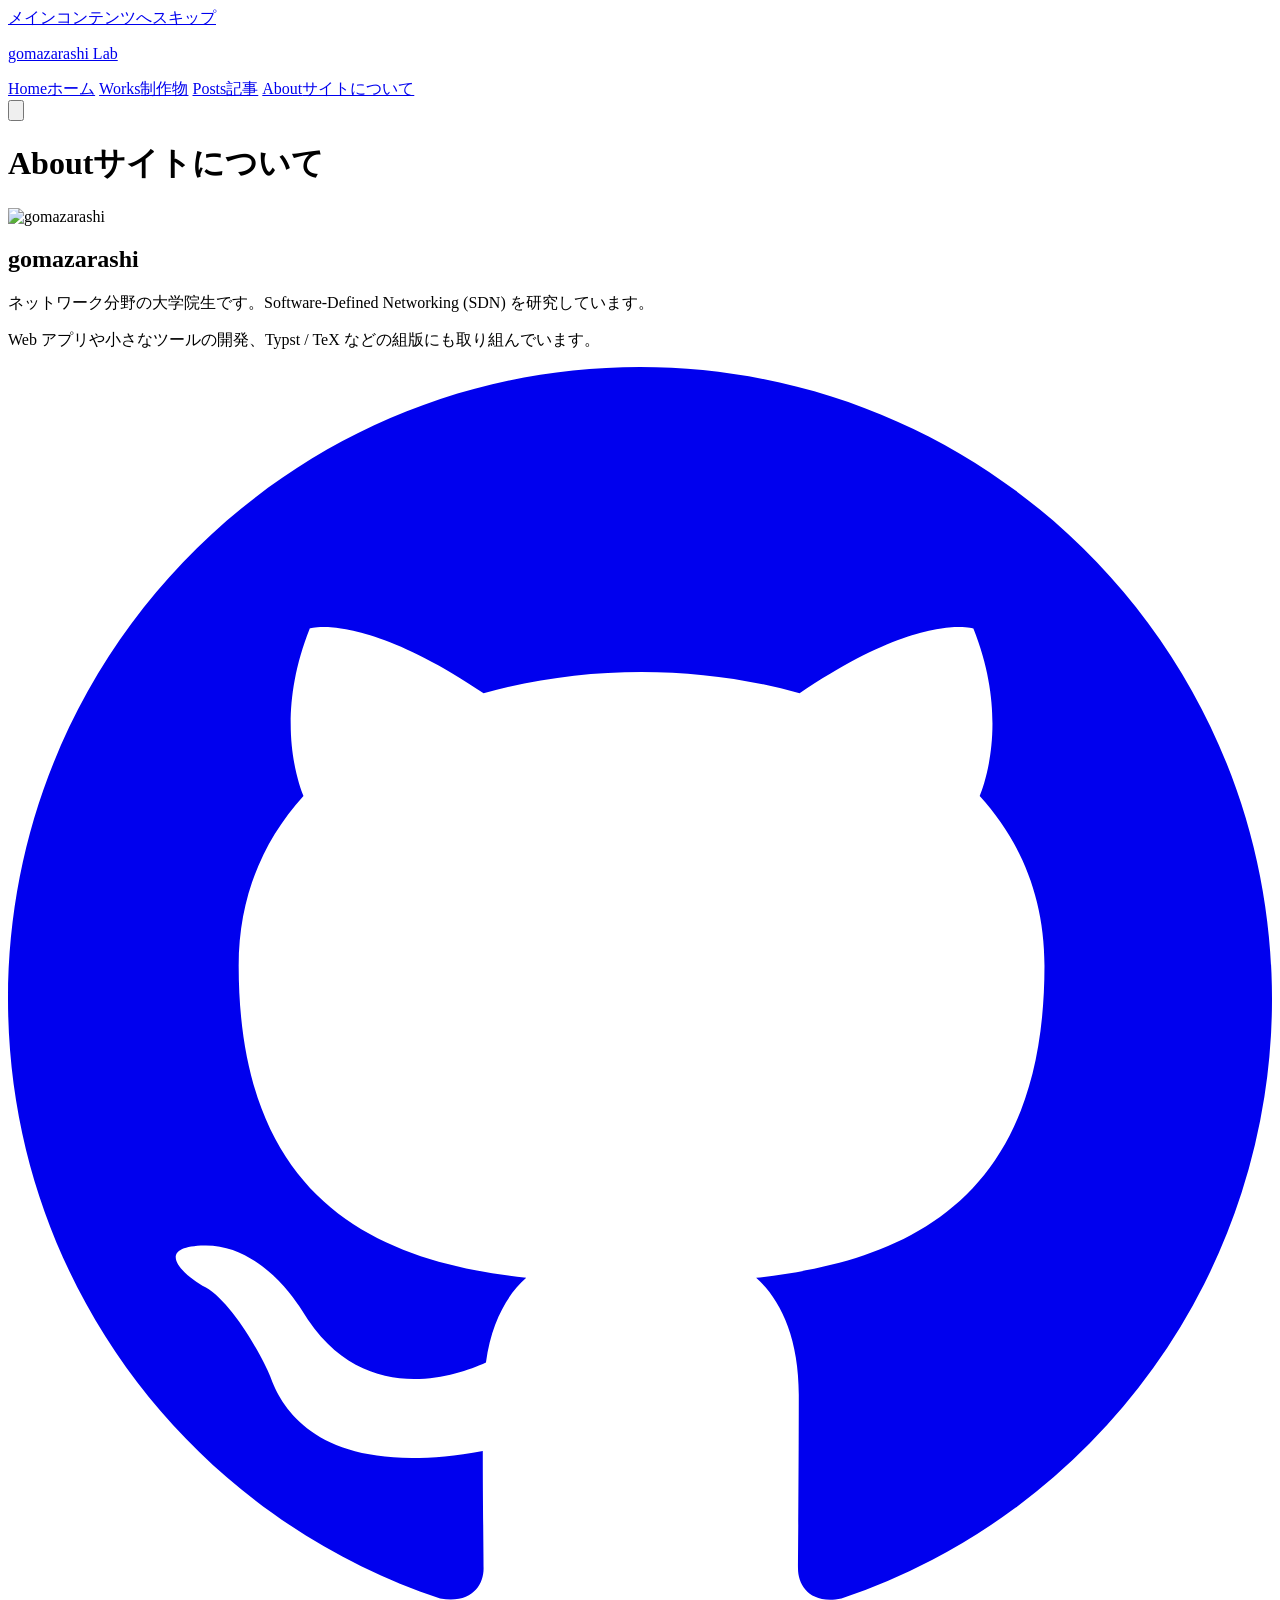
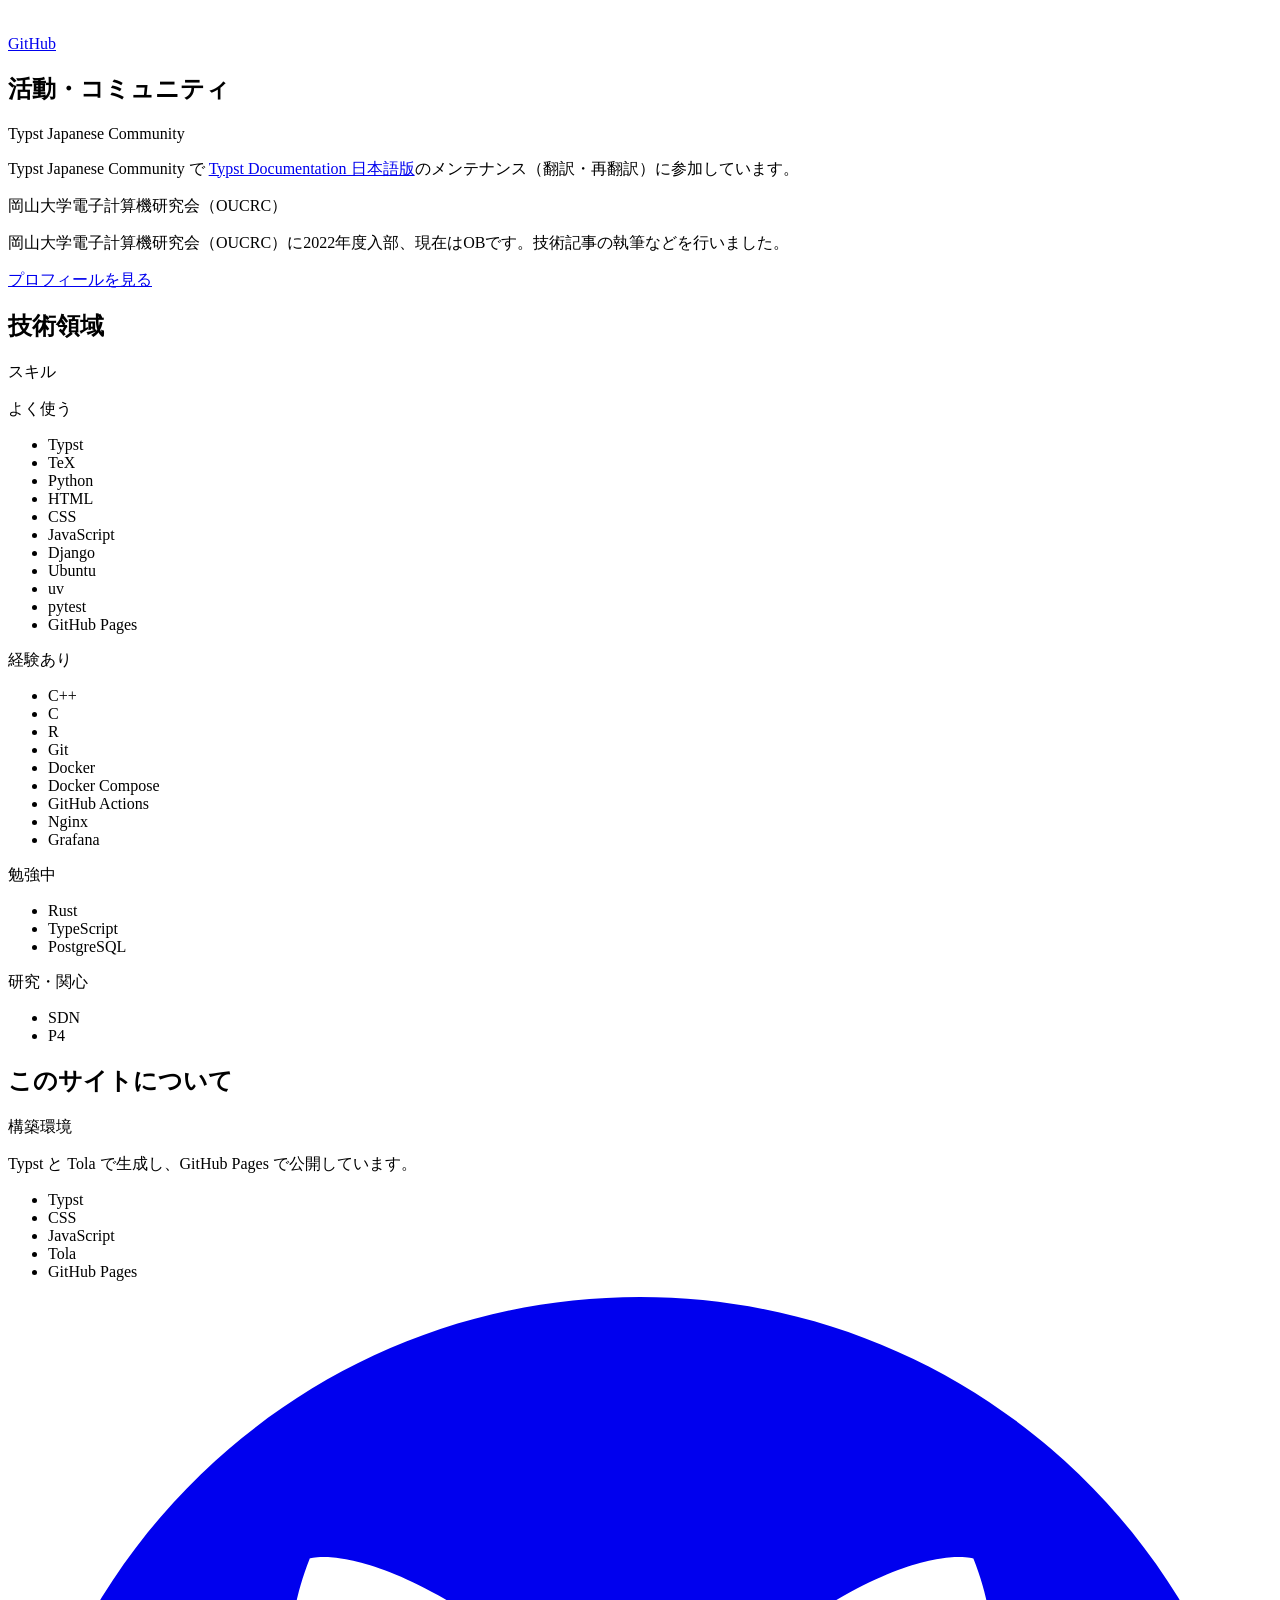
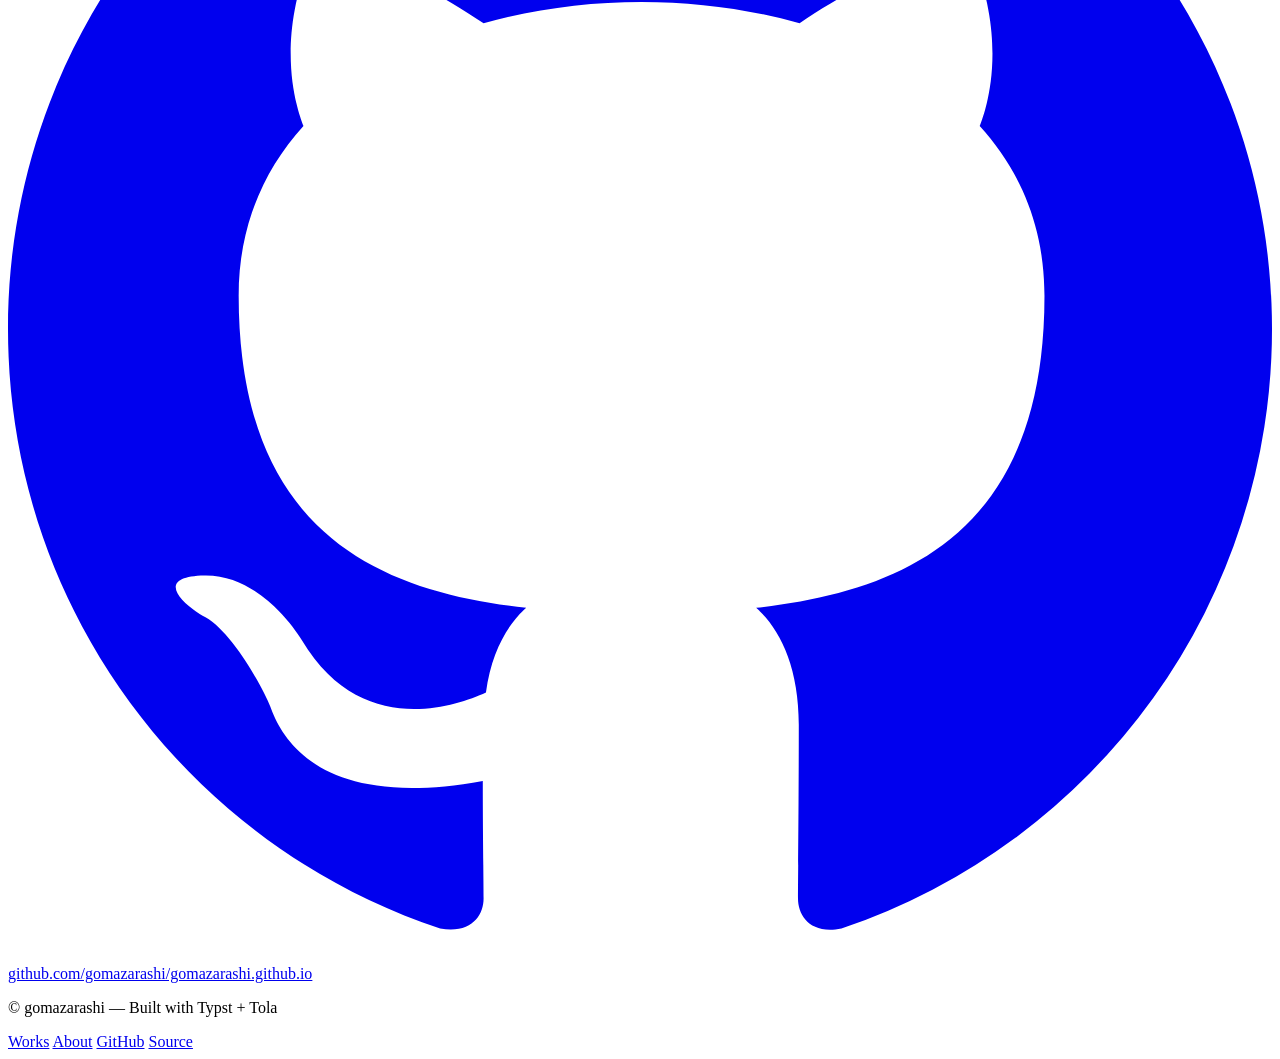
==== commit dd0b0e59: "ProjectsとToolsをWorksに統合し、ページ名とURLを変更する" ====
--- a/docs/about/index.html
+++ b/docs/about/index.html
@@ -1,3 +1,3 @@
 <!DOCTYPE html>
-<html lang="ja"><head><script> </script><link rel="stylesheet" href="/styles/site.css?v=7bad283a" /><link rel="stylesheet" href="/.tola/enhance-6b400663.css" /><meta charset="utf-8" /><title>About | gomazarashi Lab</title><meta name="viewport" content="width=device-width, initial-scale=1" /><link rel="preconnect" href="https://fonts.googleapis.com" /><link rel="preconnect" href="https://fonts.gstatic.com" crossorigin="anonymous" /><link rel="stylesheet" href="https://fonts.googleapis.com/css2?family=Gugi&amp;family=Noto+Sans+JP:wght@400;500;700;800&amp;display=swap" /><meta name="description" content="gomazarashi のプロフィール、活動・コミュニティ、技術領域、このサイトについてをまとめています。" /><link rel="canonical" href="https://gomazarashi.com/about/" /><link rel="icon" href="/images/favicon.ico" sizes="any" /><link rel="icon" type="image/png" sizes="96x96" href="/images/favicon-96.png" /><link rel="apple-touch-icon" sizes="180x180" href="/images/apple-touch-icon.png" /><meta property="og:title" content="About | gomazarashi Lab" /><meta property="og:description" content="gomazarashi のプロフィール、活動・コミュニティ、技術領域、このサイトについてをまとめています。" /><meta property="og:url" content="https://gomazarashi.com/about/" /><meta property="og:type" content="website" /><meta property="og:site_name" content="gomazarashi Lab" /><meta property="og:locale" content="ja_JP" /><meta property="og:image" content="https://gomazarashi.com/images/og/default.png" /><meta property="og:image:width" content="1200" /><meta property="og:image:height" content="630" /><meta property="og:image:type" content="image/png" /><meta property="og:image:alt" content="gomazarashi Lab — Network research, Typst, and small web tools のOG画像" /><meta name="twitter:card" content="summary_large_image" /><meta name="twitter:title" content="About | gomazarashi Lab" /><meta name="twitter:description" content="gomazarashi のプロフィール、活動・コミュニティ、技術領域、このサイトについてをまとめています。" /><meta name="twitter:image" content="https://gomazarashi.com/images/og/default.png" /><meta name="twitter:image:alt" content="gomazarashi Lab — Network research, Typst, and small web tools のOG画像" /><script src="/styles/theme.js"></script></head><body><div class="skip-link-wrap"><a class="skip-link" href="#main-content">メインコンテンツへスキップ</a></div><header class="site-header"><nav class="site-nav" aria-label="主要ナビゲーション"><div class="site-nav-inner"><div class="site-brand"><p class="site-brand-label"><a href="/">gomazarashi Lab</a></p></div><div class="site-nav-actions"><div class="site-nav-links"><a href="/" lang="en"><span class="site-nav-label">Home</span><span class="site-nav-sub" lang="ja" aria-hidden="true">ホーム</span></a> <a href="/projects" lang="en"><span class="site-nav-label">Projects</span><span class="site-nav-sub" lang="ja" aria-hidden="true">プロジェクト</span></a> <a href="/posts" lang="en"><span class="site-nav-label">Posts</span><span class="site-nav-sub" lang="ja" aria-hidden="true">記事</span></a> <a href="/about" aria-current="page" lang="en"><span class="site-nav-label">About</span><span class="site-nav-sub" lang="ja" aria-hidden="true">サイトについて</span></a></div><button class="theme-toggle" id="theme-toggle" type="button" aria-label="ダークモードに切り替え"><span class="theme-toggle-track" aria-hidden="true"><span class="theme-toggle-knob"></span><span class="theme-toggle-icon theme-toggle-icon-sun"><svg xmlns="http://www.w3.org/2000/svg" viewBox="0 0 16 16" fill="currentColor" class="icon" aria-hidden="true"><path d="M8 11a3 3 0 1 1 0-6 3 3 0 0 1 0 6m0 1a4 4 0 1 0 0-8 4 4 0 0 0 0 8M8 0a.5.5 0 0 1 .5.5v2a.5.5 0 0 1-1 0v-2A.5.5 0 0 1 8 0m0 13a.5.5 0 0 1 .5.5v2a.5.5 0 0 1-1 0v-2A.5.5 0 0 1 8 13m8-5a.5.5 0 0 1-.5.5h-2a.5.5 0 0 1 0-1h2a.5.5 0 0 1 .5.5M3 8a.5.5 0 0 1-.5.5h-2a.5.5 0 0 1 0-1h2A.5.5 0 0 1 3 8m10.657-5.657a.5.5 0 0 1 0 .707l-1.414 1.415a.5.5 0 1 1-.707-.708l1.414-1.414a.5.5 0 0 1 .707 0m-9.193 9.193a.5.5 0 0 1 0 .707L3.05 13.657a.5.5 0 0 1-.707-.707l1.414-1.414a.5.5 0 0 1 .707 0m9.193 2.121a.5.5 0 0 1-.707 0l-1.414-1.414a.5.5 0 0 1 .707-.707l1.414 1.414a.5.5 0 0 1 0 .707M4.464 4.465a.5.5 0 0 1-.707 0L2.343 3.05a.5.5 0 1 1 .707-.707l1.414 1.414a.5.5 0 0 1 0 .708"></path></svg></span><span class="theme-toggle-icon theme-toggle-icon-moon"><svg xmlns="http://www.w3.org/2000/svg" viewBox="0 0 16 16" fill="currentColor" class="icon" aria-hidden="true"><path d="M6 .278a.77.77 0 0 1 .08.858 7.2 7.2 0 0 0-.878 3.46c0 4.021 3.278 7.277 7.318 7.277q.792-.001 1.533-.16a.79.79 0 0 1 .81.316.73.73 0 0 1-.031.893A8.35 8.35 0 0 1 8.344 16C3.734 16 0 12.286 0 7.71 0 4.266 2.114 1.312 5.124.06A.75.75 0 0 1 6 .278M4.858 1.311A7.27 7.27 0 0 0 1.025 7.71c0 4.02 3.279 7.276 7.319 7.276a7.32 7.32 0 0 0 5.205-2.162q-.506.063-1.029.063c-4.61 0-8.343-3.714-8.343-8.29 0-1.167.242-2.278.681-3.286"></path></svg></span></span></button></div></div></nav></header><div class="site-shell"><main class="site-main" id="main-content"><div class="page-layout"><header class="page-header"><h1 class="page-title"><span class="page-title-label" lang="en">About</span><span class="page-title-sub">サイトについて</span></h1></header><div class="page-body"><div class="content-shell"><header class="profile-block" aria-label="プロフィール"><picture><img class="profile-image" src="/images/gomazarashi-256.webp" alt="gomazarashi" width="256" height="256" /></picture><div class="profile-copy"><h2 class="profile-name">gomazarashi</h2><div class="profile-bio"><p>ネットワーク分野の大学院生です。Software-Defined Networking (SDN) を研究しています。</p><p>Web アプリや小さなツールの開発、Typst / TeX などの組版にも取り組んでいます。</p></div><p class="inline-links"><span class="inline-link"><a href="https://github.com/gomazarashi"><span class="github-link"><span class="github-link-icon"><svg xmlns="http://www.w3.org/2000/svg" viewBox="0 0 16 16" fill="currentColor" class="icon" aria-hidden="true"><path d="M8 0C3.58 0 0 3.58 0 8c0 3.54 2.29 6.53 5.47 7.59.4.07.55-.17.55-.38 0-.19-.01-.82-.01-1.49-2.01.37-2.53-.49-2.69-.94-.09-.23-.48-.94-.82-1.13-.28-.15-.68-.52-.01-.53.63-.01 1.08.58 1.23.82.72 1.21 1.87.87 2.33.66.07-.52.28-.87.51-1.07-1.78-.2-3.64-.89-3.64-3.95 0-.87.31-1.59.82-2.15-.08-.2-.36-1.02.08-2.12 0 0 .67-.21 2.2.82.64-.18 1.32-.27 2-.27s1.36.09 2 .27c1.53-1.04 2.2-.82 2.2-.82.44 1.1.16 1.92.08 2.12.51.56.82 1.27.82 2.15 0 3.07-1.87 3.75-3.65 3.95.29.25.54.73.54 1.48 0 1.07-.01 1.93-.01 2.2 0 .21.15.46.55.38A8.01 8.01 0 0 0 16 8c0-4.42-3.58-8-8-8"></path></svg></span><span class="github-link-label">GitHub</span></span></a></span></p></div></header><section class="section-block"><header class="section-heading"><h2 class="section-title">活動・コミュニティ</h2></header><div class="section-content"><div class="list"><article class="list-item"><p class="label">Typst Japanese Community</p><div class="item-body"><p class="copy">Typst Japanese Community で <a href="https://github.com/typst-jp">Typst Documentation 日本語版</a>のメンテナンス（翻訳・再翻訳）に参加しています。</p></div></article><article class="list-item"><p class="label">岡山大学電子計算機研究会（OUCRC）</p><div class="item-body"><p class="copy">岡山大学電子計算機研究会（OUCRC）に2022年度入部、現在はOBです。技術記事の執筆などを行いました。</p><p class="inline-links"><span class="inline-link"><a href="https://oucrc.net/members/b6bud_yjl4q6/">プロフィールを見る</a></span></p></div></article></div></div></section><section class="section-block"><header class="section-heading"><h2 class="section-title">技術領域</h2></header><div class="section-content"><div class="list"><article class="list-item"><p class="label">スキル</p><div class="item-body"><div class="detail-stack"><div class="detail-group"><p class="skill-heading">よく使う</p><ul class="tag-list"><li>Typst</li><li>TeX</li><li>Python</li><li>HTML</li><li>CSS</li><li>JavaScript</li><li>Django</li><li>Ubuntu</li><li>uv</li><li>pytest</li><li>GitHub Pages</li></ul></div><div class="detail-group"><p class="skill-heading">経験あり</p><ul class="tag-list"><li>C++</li><li>C</li><li>R</li><li>Git</li><li>Docker</li><li>Docker Compose</li><li>GitHub Actions</li><li>Nginx</li><li>Grafana</li></ul></div><div class="detail-group"><p class="skill-heading">勉強中</p><ul class="tag-list"><li>Rust</li><li>TypeScript</li><li>PostgreSQL</li></ul></div><div class="detail-group"><p class="skill-heading">研究・関心</p><ul class="tag-list"><li>SDN</li><li>P4</li></ul></div></div></div></article></div></div></section><section class="section-block"><header class="section-heading"><h2 class="section-title">このサイトについて</h2></header><div class="section-content"><div class="list"><article class="list-item"><p class="label">構築環境</p><div class="item-body"><p class="copy">Typst と Tola で生成し、GitHub Pages で公開しています。</p><ul class="tag-list"><li>Typst</li><li>CSS</li><li>JavaScript</li><li>Tola</li><li>GitHub Pages</li></ul><p class="copy"><span class="inline-link"><a href="https://github.com/gomazarashi/gomazarashi.github.io"><span class="github-link"><span class="github-link-icon"><svg xmlns="http://www.w3.org/2000/svg" viewBox="0 0 16 16" fill="currentColor" class="icon" aria-hidden="true"><path d="M8 0C3.58 0 0 3.58 0 8c0 3.54 2.29 6.53 5.47 7.59.4.07.55-.17.55-.38 0-.19-.01-.82-.01-1.49-2.01.37-2.53-.49-2.69-.94-.09-.23-.48-.94-.82-1.13-.28-.15-.68-.52-.01-.53.63-.01 1.08.58 1.23.82.72 1.21 1.87.87 2.33.66.07-.52.28-.87.51-1.07-1.78-.2-3.64-.89-3.64-3.95 0-.87.31-1.59.82-2.15-.08-.2-.36-1.02.08-2.12 0 0 .67-.21 2.2.82.64-.18 1.32-.27 2-.27s1.36.09 2 .27c1.53-1.04 2.2-.82 2.2-.82.44 1.1.16 1.92.08 2.12.51.56.82 1.27.82 2.15 0 3.07-1.87 3.75-3.65 3.95.29.25.54.73.54 1.48 0 1.07-.01 1.93-.01 2.2 0 .21.15.46.55.38A8.01 8.01 0 0 0 16 8c0-4.42-3.58-8-8-8"></path></svg></span><span class="github-link-label">github.com/gomazarashi/gomazarashi.github.io</span></span></a></span></p></div></article></div></div></section></div></div></div></main></div><footer class="site-footer"><div class="site-footer-inner"><p class="site-footer-note">© gomazarashi — Built with Typst + Tola</p><nav class="site-footer-nav" aria-label="フッターナビゲーション"><a href="/projects">Projects</a> <a href="/tools">Tools</a> <a href="/about">About</a> <a href="https://github.com/gomazarashi">GitHub</a> <a href="https://github.com/gomazarashi/gomazarashi.github.io">Source</a></nav></div></footer></body><!-- tola:hash:98f3c0aaadad4438:51ae3648702b9b11 -->
+<html lang="ja" data-tola-id="7a68fb3570c2b8a6"><head data-tola-id="687292fddd869978"><script data-tola-id="59f00762a7c2d670"> </script><link rel="stylesheet" href="/styles/site.css?v=7bad283a" data-tola-id="b21ebaf23871a7a0" /><link rel="stylesheet" href="/.tola/enhance-6b400663.css" data-tola-id="5e8c0a9e0b43b081" /><meta charset="utf-8" data-tola-id="ef3f7eda15109f08" /><title data-tola-id="e689ee13af8a100c">About | gomazarashi Lab</title><meta name="viewport" content="width=device-width, initial-scale=1" data-tola-id="1b7544a22e32eada" /><link rel="preconnect" href="https://fonts.googleapis.com" data-tola-id="71d863339148d4b7" /><link rel="preconnect" href="https://fonts.gstatic.com" crossorigin="anonymous" data-tola-id="5785637acac85839" /><link rel="stylesheet" href="https://fonts.googleapis.com/css2?family=Gugi&amp;family=Noto+Sans+JP:wght@400;500;700;800&amp;display=swap" data-tola-id="66a272e857e16804" /><meta name="description" content="gomazarashi のプロフィール、活動・コミュニティ、技術領域、このサイトについてをまとめています。" data-tola-id="4606bfcee8c1034" /><link rel="canonical" href="https://gomazarashi.com/about/" data-tola-id="7741c6ddfa927c45" /><link rel="icon" href="/images/favicon.ico" sizes="any" data-tola-id="68ce2da57b96f71e" /><link rel="icon" type="image/png" sizes="96x96" href="/images/favicon-96.png" data-tola-id="8b3b41d6abc4364d" /><link rel="apple-touch-icon" sizes="180x180" href="/images/apple-touch-icon.png" data-tola-id="da1758e4392ef418" /><meta property="og:title" content="About | gomazarashi Lab" data-tola-id="a05d630e05eeeccd" /><meta property="og:description" content="gomazarashi のプロフィール、活動・コミュニティ、技術領域、このサイトについてをまとめています。" data-tola-id="5a8b0657f440137e" /><meta property="og:url" content="https://gomazarashi.com/about/" data-tola-id="1beb2e6f27494dcb" /><meta property="og:type" content="website" data-tola-id="37d2b3e4f95d8dd1" /><meta property="og:site_name" content="gomazarashi Lab" data-tola-id="1b94e3d8bd7a9ea7" /><meta property="og:locale" content="ja_JP" data-tola-id="ef8dbb7d3da92554" /><meta property="og:image" content="https://gomazarashi.com/images/og/default.png" data-tola-id="1cb8295919f7be7c" /><meta property="og:image:width" content="1200" data-tola-id="cf99263ebc7bb10d" /><meta property="og:image:height" content="630" data-tola-id="699dc8d49763ee80" /><meta property="og:image:type" content="image/png" data-tola-id="a31a604c6bc13aa2" /><meta property="og:image:alt" content="gomazarashi Lab — Network research, Typst, and small web tools のOG画像" data-tola-id="10cacf40a4459ec" /><meta name="twitter:card" content="summary_large_image" data-tola-id="2223aa6bc548d00c" /><meta name="twitter:title" content="About | gomazarashi Lab" data-tola-id="5bf395716da7c02a" /><meta name="twitter:description" content="gomazarashi のプロフィール、活動・コミュニティ、技術領域、このサイトについてをまとめています。" data-tola-id="21aa09175cf24702" /><meta name="twitter:image" content="https://gomazarashi.com/images/og/default.png" data-tola-id="ca4baf9697adc11c" /><meta name="twitter:image:alt" content="gomazarashi Lab — Network research, Typst, and small web tools のOG画像" data-tola-id="e79dc2ad7e062c00" /><script src="/styles/theme.js" data-tola-id="923293b617b7d75c"></script></head><body data-tola-id="b470e946fcfefd12"><div class="skip-link-wrap" data-tola-id="62a52f26c0f1232a"><a class="skip-link" href="#main-content" data-tola-id="948e62a65b309b8c">メインコンテンツへスキップ</a></div><header class="site-header" data-tola-id="626b4a3ec1979b07"><nav class="site-nav" aria-label="主要ナビゲーション" data-tola-id="4144104ccd836225"><div class="site-nav-inner" data-tola-id="64c4431df6ad239d"><div class="site-brand" data-tola-id="3eae8881416d8867"><p class="site-brand-label" data-tola-id="ab54600121153a4c"><a href="/" data-tola-id="31adc6c8f4aeab9c">gomazarashi Lab</a></p></div><div class="site-nav-actions" data-tola-id="628dffc4359422be"><div class="site-nav-links" data-tola-id="b2fdeed4aed3a595"><a href="/" lang="en" data-tola-id="399e6f773482304"><span class="site-nav-label" data-tola-id="4e2b5ab1aa455f59">Home</span><span class="site-nav-sub" lang="ja" aria-hidden="true" data-tola-id="4312e58fb5605469">ホーム</span></a> <a href="/works" lang="en" data-tola-id="d2a94a56fdf71334"><span class="site-nav-label" data-tola-id="83f3868c9f41571">Works</span><span class="site-nav-sub" lang="ja" aria-hidden="true" data-tola-id="e882d195cbd90309">制作物</span></a> <a href="/posts" lang="en" data-tola-id="72e08e917c6669c"><span class="site-nav-label" data-tola-id="60625f206e1543cd">Posts</span><span class="site-nav-sub" lang="ja" aria-hidden="true" data-tola-id="91788499b94959a6">記事</span></a> <a href="/about" aria-current="page" lang="en" data-tola-id="73e00b958d88412b"><span class="site-nav-label" data-tola-id="31410e4ded57f6fb">About</span><span class="site-nav-sub" lang="ja" aria-hidden="true" data-tola-id="62edf434f2cb7b27">サイトについて</span></a></div><button class="theme-toggle" id="theme-toggle" type="button" aria-label="ダークモードに切り替え" data-tola-id="cbe4602e02c3e058"><span class="theme-toggle-track" aria-hidden="true" data-tola-id="b903357493699636"><span class="theme-toggle-knob" data-tola-id="ff451987b15ab630"></span><span class="theme-toggle-icon theme-toggle-icon-sun" data-tola-id="e7b056ef28252a7"><svg xmlns="http://www.w3.org/2000/svg" viewBox="0 0 16 16" fill="currentColor" class="icon" aria-hidden="true" data-tola-id="f5b0ee235a377946"><path d="M8 11a3 3 0 1 1 0-6 3 3 0 0 1 0 6m0 1a4 4 0 1 0 0-8 4 4 0 0 0 0 8M8 0a.5.5 0 0 1 .5.5v2a.5.5 0 0 1-1 0v-2A.5.5 0 0 1 8 0m0 13a.5.5 0 0 1 .5.5v2a.5.5 0 0 1-1 0v-2A.5.5 0 0 1 8 13m8-5a.5.5 0 0 1-.5.5h-2a.5.5 0 0 1 0-1h2a.5.5 0 0 1 .5.5M3 8a.5.5 0 0 1-.5.5h-2a.5.5 0 0 1 0-1h2A.5.5 0 0 1 3 8m10.657-5.657a.5.5 0 0 1 0 .707l-1.414 1.415a.5.5 0 1 1-.707-.708l1.414-1.414a.5.5 0 0 1 .707 0m-9.193 9.193a.5.5 0 0 1 0 .707L3.05 13.657a.5.5 0 0 1-.707-.707l1.414-1.414a.5.5 0 0 1 .707 0m9.193 2.121a.5.5 0 0 1-.707 0l-1.414-1.414a.5.5 0 0 1 .707-.707l1.414 1.414a.5.5 0 0 1 0 .707M4.464 4.465a.5.5 0 0 1-.707 0L2.343 3.05a.5.5 0 1 1 .707-.707l1.414 1.414a.5.5 0 0 1 0 .708" data-tola-id="b5e24233192aa966"></path></svg></span><span class="theme-toggle-icon theme-toggle-icon-moon" data-tola-id="360e41243d63ee3b"><svg xmlns="http://www.w3.org/2000/svg" viewBox="0 0 16 16" fill="currentColor" class="icon" aria-hidden="true" data-tola-id="2ac28a84ef3f03b7"><path d="M6 .278a.77.77 0 0 1 .08.858 7.2 7.2 0 0 0-.878 3.46c0 4.021 3.278 7.277 7.318 7.277q.792-.001 1.533-.16a.79.79 0 0 1 .81.316.73.73 0 0 1-.031.893A8.35 8.35 0 0 1 8.344 16C3.734 16 0 12.286 0 7.71 0 4.266 2.114 1.312 5.124.06A.75.75 0 0 1 6 .278M4.858 1.311A7.27 7.27 0 0 0 1.025 7.71c0 4.02 3.279 7.276 7.319 7.276a7.32 7.32 0 0 0 5.205-2.162q-.506.063-1.029.063c-4.61 0-8.343-3.714-8.343-8.29 0-1.167.242-2.278.681-3.286" data-tola-id="5a59d41de9ca91a6"></path></svg></span></span></button></div></div></nav></header><div class="site-shell" data-tola-id="43674ac82d8734b"><main class="site-main" id="main-content" data-tola-id="b335441e8e218546"><div class="page-layout" data-tola-id="52cc27e769c4796c"><header class="page-header" data-tola-id="90e84b4a2daa1667"><h1 class="page-title" data-tola-id="a5730ba4c22578f6"><span class="page-title-label" lang="en" data-tola-id="c12d387873fb303d">About</span><span class="page-title-sub" data-tola-id="dc110d1b43f6b321">サイトについて</span></h1></header><div class="page-body" data-tola-id="cf44d8d012653b91"><div class="content-shell" data-tola-id="8309dd038251b073"><header class="profile-block" aria-label="プロフィール" data-tola-id="d3a885183bbba638"><picture data-tola-id="54cb50ecc46d7898"><img class="profile-image" src="/images/gomazarashi-256.webp" alt="gomazarashi" width="256" height="256" data-tola-id="a3815f3456a9c5ff" /></picture><div class="profile-copy" data-tola-id="8c345b75cd4ede0"><h2 class="profile-name" data-tola-id="beeeddca56b56b75">gomazarashi</h2><div class="profile-bio" data-tola-id="3964c4004a5f7605"><p data-tola-id="2c640661a684585e">ネットワーク分野の大学院生です。Software-Defined Networking (SDN) を研究しています。</p><p data-tola-id="1a200b4b8d23e773">Web アプリや小さなツールの開発、Typst / TeX などの組版にも取り組んでいます。</p></div><p class="inline-links" data-tola-id="ee0bfa1bca45d8a8"><span class="inline-link" data-tola-id="3784bcb13e0f72"><a href="https://github.com/gomazarashi" data-tola-id="75bcc85e3a93c0fa"><span class="github-link" data-tola-id="8119e794f178adaf"><span class="github-link-icon" data-tola-id="d9da2c13fc68a98c"><svg xmlns="http://www.w3.org/2000/svg" viewBox="0 0 16 16" fill="currentColor" class="icon" aria-hidden="true" data-tola-id="eace6bae5d853148"><path d="M8 0C3.58 0 0 3.58 0 8c0 3.54 2.29 6.53 5.47 7.59.4.07.55-.17.55-.38 0-.19-.01-.82-.01-1.49-2.01.37-2.53-.49-2.69-.94-.09-.23-.48-.94-.82-1.13-.28-.15-.68-.52-.01-.53.63-.01 1.08.58 1.23.82.72 1.21 1.87.87 2.33.66.07-.52.28-.87.51-1.07-1.78-.2-3.64-.89-3.64-3.95 0-.87.31-1.59.82-2.15-.08-.2-.36-1.02.08-2.12 0 0 .67-.21 2.2.82.64-.18 1.32-.27 2-.27s1.36.09 2 .27c1.53-1.04 2.2-.82 2.2-.82.44 1.1.16 1.92.08 2.12.51.56.82 1.27.82 2.15 0 3.07-1.87 3.75-3.65 3.95.29.25.54.73.54 1.48 0 1.07-.01 1.93-.01 2.2 0 .21.15.46.55.38A8.01 8.01 0 0 0 16 8c0-4.42-3.58-8-8-8" data-tola-id="9a081b63182613ce"></path></svg></span><span class="github-link-label" data-tola-id="b7ed0b51c0e8ebd">GitHub</span></span></a></span></p></div></header><section class="section-block" data-tola-id="81162ae953d8836d"><header class="section-heading" data-tola-id="4472e1b1715c4510"><h2 class="section-title" data-tola-id="5d4be5e9679911ee">活動・コミュニティ</h2></header><div class="section-content" data-tola-id="a55c37bc550f7cab"><div class="list" data-tola-id="8c62894f4cce8eca"><article class="list-item" data-tola-id="6e6f40d5f80cd272"><p class="label" data-tola-id="246b6ea91b2347ce">Typst Japanese Community</p><div class="item-body" data-tola-id="442cfbaeec93cdf6"><p class="copy" data-tola-id="d37ee5e0b66f69b">Typst Japanese Community で <a href="https://github.com/typst-jp" data-tola-id="1c9ca10d50991300">Typst Documentation 日本語版</a>のメンテナンス（翻訳・再翻訳）に参加しています。</p></div></article><article class="list-item" data-tola-id="61d04ac60963920f"><p class="label" data-tola-id="ae964dad92f7b36a">岡山大学電子計算機研究会（OUCRC）</p><div class="item-body" data-tola-id="48f62bf93e9cff6f"><p class="copy" data-tola-id="324b9e4a2f492e6b">岡山大学電子計算機研究会（OUCRC）に2022年度入部、現在はOBです。技術記事の執筆などを行いました。</p><p class="inline-links" data-tola-id="3fa9ab66d9dbe016"><span class="inline-link" data-tola-id="39deb2b6d4c2b17a"><a href="https://oucrc.net/members/b6bud_yjl4q6/" data-tola-id="78ad84f241d80e12">プロフィールを見る</a></span></p></div></article></div></div></section><section class="section-block" data-tola-id="3bd9c88085d9401d"><header class="section-heading" data-tola-id="bd9d5946fef817a0"><h2 class="section-title" data-tola-id="88eeca3d71ce47de">技術領域</h2></header><div class="section-content" data-tola-id="501e2293a8e9b032"><div class="list" data-tola-id="8d1ddd1c43dd3ad7"><article class="list-item" data-tola-id="bd532654a1e11dae"><p class="label" data-tola-id="b69b49563665cafa">スキル</p><div class="item-body" data-tola-id="e5bc6f2bd194faf8"><div class="detail-stack" data-tola-id="f854ed1686e5873f"><div class="detail-group" data-tola-id="3044b3f233ac64a7"><p class="skill-heading" data-tola-id="51cb54dd6481de76">よく使う</p><ul class="tag-list" data-tola-id="8189b763fce5c5c0"><li data-tola-id="4fd5954bf69b697a">Typst</li><li data-tola-id="3c9d285911c0fa36">TeX</li><li data-tola-id="d9b615aedcbe73b">Python</li><li data-tola-id="27d27374fa2e5b1">HTML</li><li data-tola-id="e0d6e98e050f631d">CSS</li><li data-tola-id="630c5e346349dfbc">JavaScript</li><li data-tola-id="98ca455487580d51">Django</li><li data-tola-id="2d2844a1803ce6be">Ubuntu</li><li data-tola-id="f314dfaacf616719">uv</li><li data-tola-id="6ffa137e45cfc800">pytest</li><li data-tola-id="6c4a933fbaeb8a06">GitHub Pages</li></ul></div><div class="detail-group" data-tola-id="895e823ce007f11b"><p class="skill-heading" data-tola-id="3a332adb10523144">経験あり</p><ul class="tag-list" data-tola-id="3421c60adcb2e7b4"><li data-tola-id="239e8dcc2f7d5da4">C++</li><li data-tola-id="b9d764803023c6b7">C</li><li data-tola-id="3422d40798ee4b2c">R</li><li data-tola-id="918b6855d3af47d1">Git</li><li data-tola-id="9b7a85f352b0a2a5">Docker</li><li data-tola-id="e875c916af4913a9">Docker Compose</li><li data-tola-id="45a7abb5be203523">GitHub Actions</li><li data-tola-id="ff4e8bec264f7ce9">Nginx</li><li data-tola-id="fd682425f80efc7c">Grafana</li></ul></div><div class="detail-group" data-tola-id="e80246074c92749"><p class="skill-heading" data-tola-id="6f4b4630047f543">勉強中</p><ul class="tag-list" data-tola-id="de9d206db45c44e4"><li data-tola-id="b4d1bf6b27c2b8e2">Rust</li><li data-tola-id="a4004cccbb5e967d">TypeScript</li><li data-tola-id="82f5afd0876b0e63">PostgreSQL</li></ul></div><div class="detail-group" data-tola-id="38fb9af2a0404868"><p class="skill-heading" data-tola-id="d0026d0d33ac724a">研究・関心</p><ul class="tag-list" data-tola-id="eee0f34d88d17360"><li data-tola-id="fa837deefbdd80e8">SDN</li><li data-tola-id="34395eb776a8f54c">P4</li></ul></div></div></div></article></div></div></section><section class="section-block" data-tola-id="e8e620c140c49631"><header class="section-heading" data-tola-id="4b26b6c08d261ead"><h2 class="section-title" data-tola-id="d434b153574c36df">このサイトについて</h2></header><div class="section-content" data-tola-id="3692f4da57237ff4"><div class="list" data-tola-id="630326f307115f72"><article class="list-item" data-tola-id="2548ec1dcf03ecd4"><p class="label" data-tola-id="b48610dfa9299be">構築環境</p><div class="item-body" data-tola-id="e3399cc794da799b"><p class="copy" data-tola-id="20ebc353e8e8af84">Typst と Tola で生成し、GitHub Pages で公開しています。</p><ul class="tag-list" data-tola-id="313e2e4ff08772f9"><li data-tola-id="8c6062e33f8eec7c">Typst</li><li data-tola-id="eebb3d55932f50ed">CSS</li><li data-tola-id="a01b97b403734076">JavaScript</li><li data-tola-id="eedd6b49f2cd8991">Tola</li><li data-tola-id="f903b3bf0fa72d6e">GitHub Pages</li></ul><p class="copy" data-tola-id="d776df818c6739c5"><span class="inline-link" data-tola-id="915971493016a916"><a href="https://github.com/gomazarashi/gomazarashi.github.io" data-tola-id="c75163de67582b5b"><span class="github-link" data-tola-id="f7896180eecbd27d"><span class="github-link-icon" data-tola-id="4637d06e5750d34f"><svg xmlns="http://www.w3.org/2000/svg" viewBox="0 0 16 16" fill="currentColor" class="icon" aria-hidden="true" data-tola-id="7cd3c50991c305fd"><path d="M8 0C3.58 0 0 3.58 0 8c0 3.54 2.29 6.53 5.47 7.59.4.07.55-.17.55-.38 0-.19-.01-.82-.01-1.49-2.01.37-2.53-.49-2.69-.94-.09-.23-.48-.94-.82-1.13-.28-.15-.68-.52-.01-.53.63-.01 1.08.58 1.23.82.72 1.21 1.87.87 2.33.66.07-.52.28-.87.51-1.07-1.78-.2-3.64-.89-3.64-3.95 0-.87.31-1.59.82-2.15-.08-.2-.36-1.02.08-2.12 0 0 .67-.21 2.2.82.64-.18 1.32-.27 2-.27s1.36.09 2 .27c1.53-1.04 2.2-.82 2.2-.82.44 1.1.16 1.92.08 2.12.51.56.82 1.27.82 2.15 0 3.07-1.87 3.75-3.65 3.95.29.25.54.73.54 1.48 0 1.07-.01 1.93-.01 2.2 0 .21.15.46.55.38A8.01 8.01 0 0 0 16 8c0-4.42-3.58-8-8-8" data-tola-id="face73c46b018745"></path></svg></span><span class="github-link-label" data-tola-id="28018a6d5f46bd04">github.com/gomazarashi/gomazarashi.github.io</span></span></a></span></p></div></article></div></div></section></div></div></div></main></div><footer class="site-footer" data-tola-id="4dd685a8a5afc4e3"><div class="site-footer-inner" data-tola-id="c7e910fc41e6336c"><p class="site-footer-note" data-tola-id="f0a089810f5ce7b6">© gomazarashi — Built with Typst + Tola</p><nav class="site-footer-nav" aria-label="フッターナビゲーション" data-tola-id="84d6106a9e9f39e5"><a href="/works" data-tola-id="39bac6d53d6f9c3c">Works</a> <a href="/about" data-tola-id="f73808893155e667">About</a> <a href="https://github.com/gomazarashi" data-tola-id="54fc12bcd8e72b1e">GitHub</a> <a href="https://github.com/gomazarashi/gomazarashi.github.io" data-tola-id="2a64832c1dc33310">Source</a></nav></div></footer></body><!-- tola:hash:98f3c0aaadad4438:0 -->
 </html>
